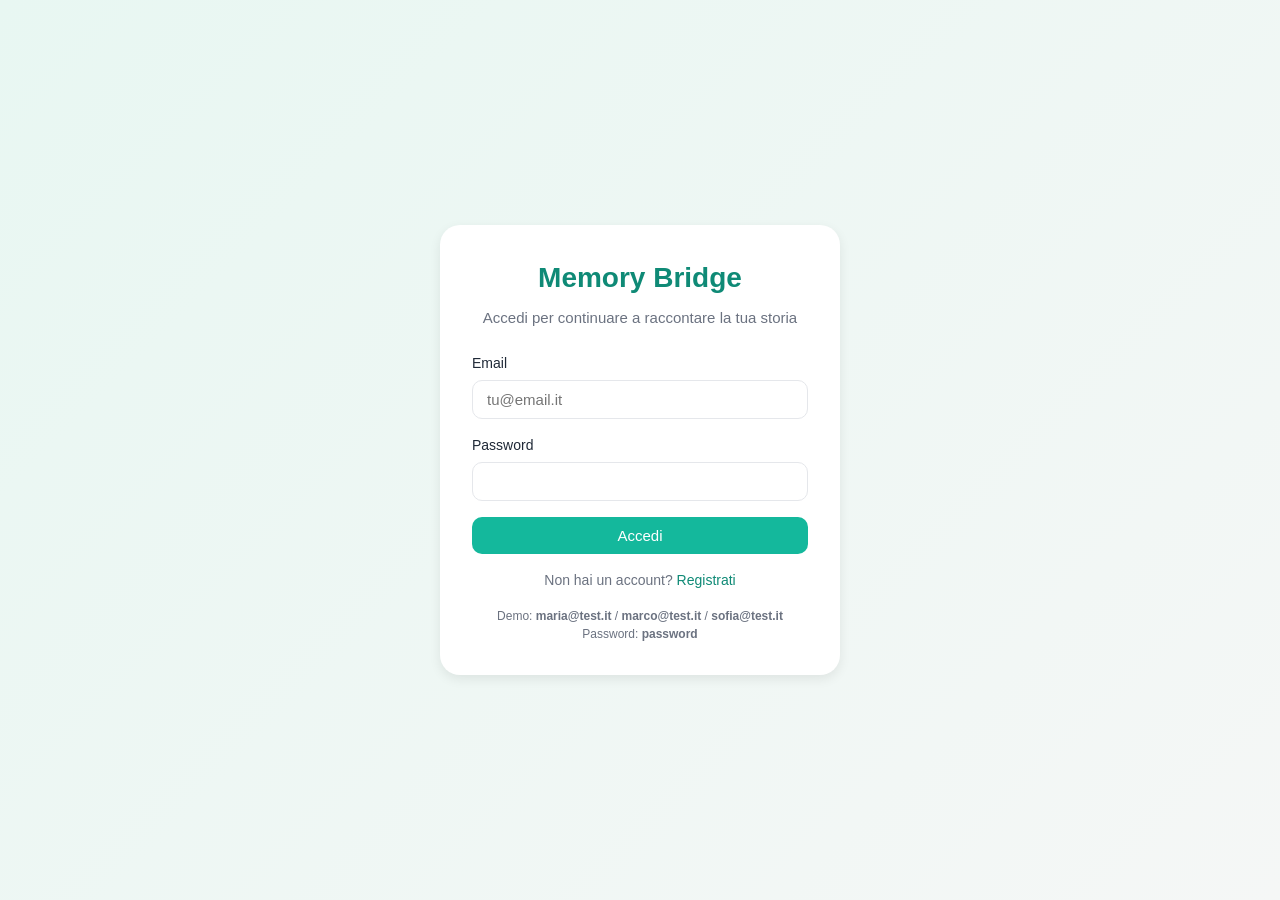
==== src/main/webapp/index.html @ f62d2628 "Implementazione iniziale Memory Bridge" ====
<!DOCTYPE html>
<html lang="it">
<head>
    <meta charset="UTF-8">
    <meta name="viewport" content="width=device-width, initial-scale=1.0">
    <title>Memory Bridge - Accedi</title>
    <link rel="stylesheet" href="css/style.css">
</head>
<body>
<div class="auth-page">
    <div class="auth-card">
        <h1>Memory Bridge</h1>
        <p class="subtitle">Accedi per continuare a raccontare la tua storia</p>

        <form id="login-form">
            <div class="form-group">
                <label for="email">Email</label>
                <input type="email" id="email" required autocomplete="email" placeholder="tu@email.it">
            </div>
            <div class="form-group">
                <label for="password">Password</label>
                <input type="password" id="password" required autocomplete="current-password">
            </div>
            <div id="error" class="error-message hidden"></div>
            <button type="submit" class="btn btn-primary btn-block">Accedi</button>
        </form>

        <div class="auth-footer">
            Non hai un account? <a href="register.html">Registrati</a>
        </div>
        <div class="auth-footer mt-2" style="font-size:12px">
            Demo: <strong>maria@test.it</strong> / <strong>marco@test.it</strong> / <strong>sofia@test.it</strong><br>
            Password: <strong>password</strong>
        </div>
    </div>
</div>

<script src="js/api.js"></script>
<script>
    // Se già loggato, vai in home
    api.get('/api/me').then(() => window.location.href = 'home.html').catch(() => {});

    document.getElementById('login-form').addEventListener('submit', async (e) => {
        e.preventDefault();
        const email = document.getElementById('email').value.trim();
        const password = document.getElementById('password').value;
        const errEl = document.getElementById('error');
        errEl.classList.add('hidden');

        try {
            await api.post('/api/login', { email, password });
            window.location.href = 'home.html';
        } catch (err) {
            errEl.textContent = err.message || 'Errore di login';
            errEl.classList.remove('hidden');
        }
    });
</script>
</body>
</html>
---- src/main/webapp/css/style.css ----
/* ============================================================
   Memory Bridge - Style
   Palette verde acqua ispirata al Figma
   ============================================================ */

:root {
    /* palette */
    --primary: #14B89C;
    --primary-dark: #0F8A76;
    --primary-light: #C7EFE4;
    --primary-lighter: #E8F7F2;
    --accent: #FF9F5A;

    /* neutri */
    --bg: #F5F7F6;
    --card: #FFFFFF;
    --border: #E5E7EB;
    --text: #1F2937;
    --text-muted: #6B7280;
    --text-light: #9CA3AF;
    --danger: #E24B4A;
    --success: #4ADE80;

    /* layout */
    --radius: 12px;
    --radius-lg: 20px;
    --shadow-sm: 0 1px 3px rgba(0,0,0,0.06);
    --shadow-md: 0 4px 12px rgba(0,0,0,0.08);
    --nav-height: 64px;
}

* { box-sizing: border-box; margin: 0; padding: 0; }

body {
    font-family: 'Inter', -apple-system, BlinkMacSystemFont, 'Segoe UI', sans-serif;
    background: var(--bg);
    color: var(--text);
    line-height: 1.5;
    min-height: 100vh;
}

a { color: var(--primary-dark); text-decoration: none; }
a:hover { text-decoration: underline; }

/* ============================================================
   Navbar
   ============================================================ */
.navbar {
    background: var(--card);
    border-bottom: 1px solid var(--border);
    height: var(--nav-height);
    display: flex;
    align-items: center;
    padding: 0 24px;
    position: sticky;
    top: 0;
    z-index: 100;
    box-shadow: var(--shadow-sm);
}

.navbar .logo {
    font-size: 20px;
    font-weight: 700;
    color: var(--primary-dark);
    display: flex;
    align-items: center;
    gap: 8px;
}

.navbar .logo::before {
    content: '';
    display: inline-block;
    width: 28px;
    height: 28px;
    background: var(--primary);
    border-radius: 8px;
    mask: radial-gradient(circle at 50% 60%, transparent 30%, #000 32%);
}

.navbar .nav-links {
    display: flex;
    gap: 4px;
    margin-left: auto;
    align-items: center;
}

.navbar .nav-links a {
    padding: 8px 16px;
    border-radius: 8px;
    color: var(--text);
    font-weight: 500;
    text-decoration: none;
    transition: background 0.15s;
}

.navbar .nav-links a:hover { background: var(--primary-lighter); }
.navbar .nav-links a.active {
    background: var(--primary);
    color: white;
}

.navbar .user-badge {
    padding: 6px 12px;
    background: var(--primary-lighter);
    color: var(--primary-dark);
    border-radius: 20px;
    font-size: 14px;
    font-weight: 500;
    margin-left: 12px;
}

/* ============================================================
   Layout container
   ============================================================ */
.container {
    max-width: 900px;
    margin: 0 auto;
    padding: 32px 24px;
}

.container-narrow {
    max-width: 560px;
    margin: 0 auto;
    padding: 32px 24px;
}

h1 { font-size: 28px; margin-bottom: 16px; }
h2 { font-size: 22px; margin-bottom: 12px; }
h3 { font-size: 18px; margin-bottom: 8px; }

/* ============================================================
   Card
   ============================================================ */
.card {
    background: var(--card);
    border-radius: var(--radius);
    padding: 20px;
    box-shadow: var(--shadow-sm);
    margin-bottom: 16px;
    border: 1px solid var(--border);
}

.card-hover {
    cursor: pointer;
    transition: transform 0.15s, box-shadow 0.15s;
}
.card-hover:hover {
    transform: translateY(-2px);
    box-shadow: var(--shadow-md);
}

/* ============================================================
   Bottoni
   ============================================================ */
.btn {
    display: inline-flex;
    align-items: center;
    justify-content: center;
    gap: 8px;
    padding: 10px 20px;
    border: none;
    border-radius: 10px;
    font-family: inherit;
    font-size: 15px;
    font-weight: 500;
    cursor: pointer;
    transition: background 0.15s, transform 0.05s;
    text-decoration: none;
}
.btn:active { transform: scale(0.98); }

.btn-primary {
    background: var(--primary);
    color: white;
}
.btn-primary:hover { background: var(--primary-dark); }

.btn-secondary {
    background: var(--primary-lighter);
    color: var(--primary-dark);
}
.btn-secondary:hover { background: var(--primary-light); }

.btn-outline {
    background: transparent;
    color: var(--text);
    border: 1px solid var(--border);
}
.btn-outline:hover { background: var(--bg); }

.btn-danger { background: var(--danger); color: white; }
.btn-danger:hover { opacity: 0.9; }

.btn-block { width: 100%; }

/* ============================================================
   Form
   ============================================================ */
.form-group {
    margin-bottom: 16px;
}

.form-group label {
    display: block;
    font-weight: 500;
    margin-bottom: 6px;
    color: var(--text);
    font-size: 14px;
}

.form-group input,
.form-group textarea,
.form-group select {
    width: 100%;
    padding: 10px 14px;
    font-family: inherit;
    font-size: 15px;
    border: 1px solid var(--border);
    border-radius: 10px;
    background: var(--card);
    transition: border-color 0.15s;
}

.form-group input:focus,
.form-group textarea:focus,
.form-group select:focus {
    outline: none;
    border-color: var(--primary);
}

.form-group textarea {
    resize: vertical;
    min-height: 100px;
}

.error-message {
    color: var(--danger);
    font-size: 14px;
    margin-top: 8px;
}

/* ============================================================
   Chat (T1 - Iris)
   ============================================================ */
.chat-container {
    max-width: 640px;
    margin: 0 auto;
    padding: 24px;
    display: flex;
    flex-direction: column;
    height: calc(100vh - var(--nav-height) - 20px);
}

.chat-header {
    display: flex;
    align-items: center;
    gap: 12px;
    margin-bottom: 20px;
}

.iris-avatar {
    width: 56px;
    height: 56px;
    border-radius: 50%;
    background: linear-gradient(135deg, var(--primary), var(--primary-dark));
    display: flex;
    align-items: center;
    justify-content: center;
    color: white;
    font-size: 28px;
    font-weight: 700;
    flex-shrink: 0;
}

.chat-messages {
    flex: 1;
    overflow-y: auto;
    padding: 12px 0;
    display: flex;
    flex-direction: column;
    gap: 10px;
}

.msg {
    max-width: 80%;
    padding: 12px 16px;
    border-radius: 18px;
    line-height: 1.4;
    word-wrap: break-word;
}

.msg-iris {
    background: var(--primary-lighter);
    color: var(--text);
    align-self: flex-start;
    border-bottom-left-radius: 4px;
}

.msg-user {
    background: var(--primary);
    color: white;
    align-self: flex-end;
    border-bottom-right-radius: 4px;
}

.msg.typing {
    background: var(--primary-lighter);
    color: var(--text-muted);
    font-style: italic;
}

.chat-input {
    display: flex;
    gap: 8px;
    padding: 12px 0;
    border-top: 1px solid var(--border);
    align-items: center;
}

.chat-input input {
    flex: 1;
    padding: 12px 16px;
    border: 1px solid var(--border);
    border-radius: 24px;
    font-family: inherit;
    font-size: 15px;
}
.chat-input input:focus { outline: none; border-color: var(--primary); }

/* Miglioramento #2 Assignment 3: bottone microfono con etichetta */
.mic-btn {
    display: flex;
    align-items: center;
    gap: 6px;
    background: var(--primary-lighter);
    color: var(--primary-dark);
    border: none;
    padding: 8px 14px;
    border-radius: 20px;
    cursor: pointer;
    font-size: 13px;
    font-weight: 500;
}
.mic-btn:hover { background: var(--primary-light); }

/* ============================================================
   Feed (T5)
   ============================================================ */
.feed-post {
    background: var(--card);
    border-radius: var(--radius);
    padding: 18px;
    margin-bottom: 16px;
    border: 1px solid var(--border);
    box-shadow: var(--shadow-sm);
    cursor: pointer;
    transition: transform 0.15s, box-shadow 0.15s;  /* miglioramento #10 */
}
.feed-post:hover {
    transform: translateY(-2px);
    box-shadow: var(--shadow-md);
}

.post-header {
    display: flex;
    align-items: center;
    gap: 12px;
    margin-bottom: 12px;
}

.post-avatar {
    width: 40px;
    height: 40px;
    border-radius: 50%;
    background: var(--primary);
    color: white;
    display: flex;
    align-items: center;
    justify-content: center;
    font-weight: 600;
}

.post-author {
    font-weight: 600;
    color: var(--text);
}

.post-meta {
    font-size: 13px;
    color: var(--text-muted);
}

.post-title {
    font-size: 17px;
    font-weight: 600;
    margin-bottom: 6px;
}

.post-content {
    color: var(--text);
    line-height: 1.6;
    margin-bottom: 12px;
}

.post-tag {
    display: inline-block;
    background: var(--primary-lighter);
    color: var(--primary-dark);
    padding: 4px 12px;
    border-radius: 16px;
    font-size: 13px;
    margin-top: 8px;
}

.comment-list {
    border-top: 1px solid var(--border);
    padding-top: 12px;
    margin-top: 12px;
}

.comment {
    padding: 8px 0;
    font-size: 14px;
}

.comment-author {
    font-weight: 600;
    color: var(--primary-dark);
    margin-right: 6px;
}

.comment-form {
    display: flex;
    gap: 8px;
    margin-top: 12px;
}
.comment-form input {
    flex: 1;
    padding: 8px 12px;
    border: 1px solid var(--border);
    border-radius: 20px;
    font-family: inherit;
}

/* ============================================================
   Family Tree (T3)
   ============================================================ */
.tree-container {
    background: var(--card);
    border-radius: var(--radius);
    padding: 24px;
    overflow-x: auto;
    min-height: 500px;
    border: 1px solid var(--border);
}

.tree-node {
    background: var(--primary-lighter);
    border: 2px solid var(--primary);
    border-radius: 12px;
    padding: 12px;
    text-align: center;
    cursor: pointer;
    transition: transform 0.15s, box-shadow 0.15s;
    min-width: 140px;
}
.tree-node:hover {
    transform: translateY(-2px);
    box-shadow: var(--shadow-md);
}
.tree-node.new-highlight {  /* miglioramento #6 Assignment 3 */
    animation: highlightNew 2.5s ease;
}
@keyframes highlightNew {
    0%, 100% { border-color: var(--primary); background: var(--primary-lighter); }
    50% { border-color: var(--accent); background: #FFF3E8; box-shadow: 0 0 20px rgba(255,159,90,0.4); }
}

.tree-node-photo {
    width: 60px;
    height: 60px;
    border-radius: 50%;
    background: var(--primary);
    color: white;
    display: flex;
    align-items: center;
    justify-content: center;
    font-size: 24px;
    margin: 0 auto 8px;
}

.tree-node-name { font-weight: 600; font-size: 14px; }
.tree-node-dates { font-size: 12px; color: var(--text-muted); }

/* ============================================================
   Timeline (T4)
   ============================================================ */
.timeline {
    position: relative;
    padding-left: 40px;
}
.timeline::before {
    content: '';
    position: absolute;
    left: 12px;
    top: 0;
    bottom: 0;
    width: 3px;
    background: var(--primary-light);
    border-radius: 2px;
}

.timeline-item {
    position: relative;
    margin-bottom: 24px;
}
.timeline-item::before {
    content: '';
    position: absolute;
    left: -34px;
    top: 12px;
    width: 15px;
    height: 15px;
    border-radius: 50%;
    background: var(--primary);
    border: 3px solid var(--card);
    box-shadow: 0 0 0 2px var(--primary);
}

.timeline-date {
    font-size: 13px;
    color: var(--primary-dark);
    font-weight: 600;
    margin-bottom: 4px;
}

/* ============================================================
   Modal (per anteprima / conferme)
   ============================================================ */
.modal-backdrop {
    position: fixed;
    inset: 0;
    background: rgba(0,0,0,0.5);
    display: flex;
    align-items: center;
    justify-content: center;
    z-index: 1000;
    padding: 24px;
}

.modal {
    background: var(--card);
    border-radius: var(--radius-lg);
    padding: 24px;
    max-width: 500px;
    width: 100%;
    max-height: 90vh;
    overflow-y: auto;
}

.modal-header {
    display: flex;
    justify-content: space-between;
    align-items: center;
    margin-bottom: 16px;
}

.modal-close {
    background: none;
    border: none;
    font-size: 24px;
    cursor: pointer;
    color: var(--text-muted);
}

.modal-actions {
    display: flex;
    gap: 8px;
    justify-content: flex-end;
    margin-top: 20px;
}

/* ============================================================
   Login / Auth
   ============================================================ */
.auth-page {
    min-height: 100vh;
    display: flex;
    align-items: center;
    justify-content: center;
    background: linear-gradient(135deg, var(--primary-lighter), var(--bg));
    padding: 24px;
}

.auth-card {
    background: var(--card);
    padding: 32px;
    border-radius: var(--radius-lg);
    box-shadow: var(--shadow-md);
    max-width: 400px;
    width: 100%;
}

.auth-card h1 {
    text-align: center;
    color: var(--primary-dark);
    margin-bottom: 8px;
}

.auth-card .subtitle {
    text-align: center;
    color: var(--text-muted);
    margin-bottom: 24px;
    font-size: 15px;
}

.auth-footer {
    text-align: center;
    margin-top: 16px;
    font-size: 14px;
    color: var(--text-muted);
}

/* ============================================================
   Utility
   ============================================================ */
.text-muted { color: var(--text-muted); }
.text-center { text-align: center; }
.mt-1 { margin-top: 8px; }
.mt-2 { margin-top: 16px; }
.mt-3 { margin-top: 24px; }
.mb-1 { margin-bottom: 8px; }
.mb-2 { margin-bottom: 16px; }
.hidden { display: none !important; }
.flex-row { display: flex; gap: 8px; align-items: center; }

/* Toast di successo */
.toast {
    position: fixed;
    bottom: 24px;
    left: 50%;
    transform: translateX(-50%);
    background: var(--primary-dark);
    color: white;
    padding: 12px 20px;
    border-radius: 24px;
    box-shadow: var(--shadow-md);
    z-index: 2000;
    animation: slideUp 0.3s ease;
}
@keyframes slideUp {
    from { transform: translate(-50%, 20px); opacity: 0; }
    to { transform: translate(-50%, 0); opacity: 1; }
}
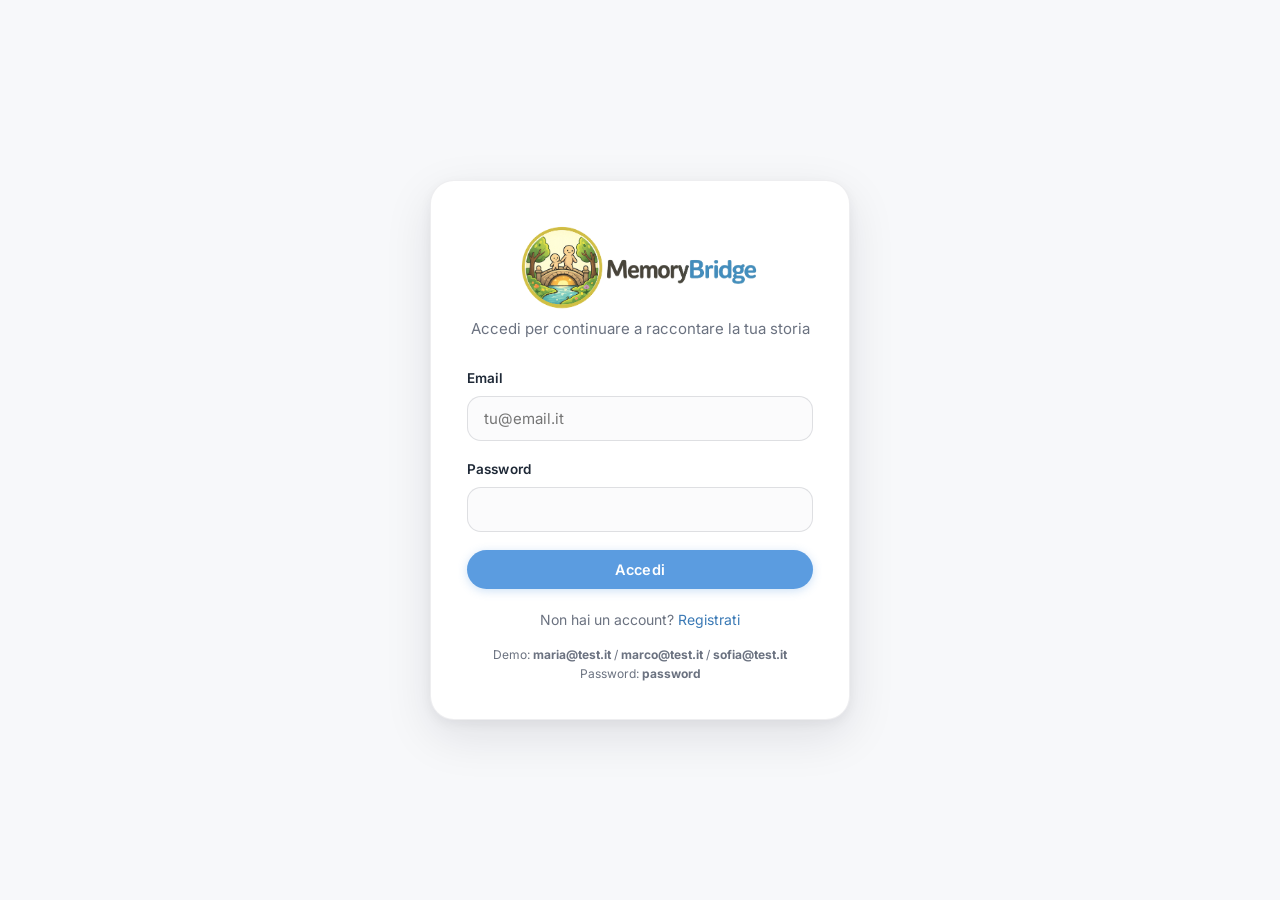
==== commit 88c6df1b: "Risoluzione errori nell'home, gestione db simulato e modifiche css e html" ====
--- a/src/main/webapp/index.html
+++ b/src/main/webapp/index.html
@@ -9,7 +9,9 @@
 <body>
 <div class="auth-page">
     <div class="auth-card">
-        <h1>Memory Bridge</h1>
+
+        <img src="img/site/title.png" alt="Logo del sito" width="250" height="100" style="display: block; margin: 0 auto;">
+
         <p class="subtitle">Accedi per continuare a raccontare la tua storia</p>
 
         <form id="login-form">
@@ -37,8 +39,6 @@
 
 <script src="js/api.js"></script>
 <script>
-    // Se già loggato, vai in home
-    api.get('/api/me').then(() => window.location.href = 'home.html').catch(() => {});
 
     document.getElementById('login-form').addEventListener('submit', async (e) => {
         e.preventDefault();
--- a/src/main/webapp/css/style.css
+++ b/src/main/webapp/css/style.css
@@ -1,112 +1,128 @@
 /* ============================================================
-   Memory Bridge - Style
-   Palette verde acqua ispirata al Figma
-   ============================================================ */
+   Memory Bridge – Style (coerente col logo)
+   Crema calda, azzurro cielo più chiaro, tocchi dorati
+   ============================================================ */
+@import url('https://fonts.googleapis.com/css2?family=Inter:wght@400;500;600;700;800&display=swap');
 
 :root {
-    /* palette */
-    --primary: #14B89C;
-    --primary-dark: #0F8A76;
-    --primary-light: #C7EFE4;
-    --primary-lighter: #E8F7F2;
-    --accent: #FF9F5A;
-
-    /* neutri */
-    --bg: #F5F7F6;
+    /* palette — azzurro cielo del wordmark, più chiaro */
+    --primary: #5B9CE0;
+    --primary-dark: #3A79B5;
+    --primary-hover: #4A8AD1;
+    --primary-light: #BFDCF3;
+    --primary-lighter: #E8F2FB;
+    --primary-ghost: rgba(91, 156, 224, 0.07);
+
+    /* accenti caldi dal logo */
+    --accent: #F0A45C;         /* arancio tramonto sotto il ponte */
+    --accent-light: #FCEBD7;
+    --gold: #D4B94A;           /* cornice dorata */
+    --gold-soft: #EDDFAA;
+
+    /* neutri puliti */
+    --bg: #F7F8FA;             /* pagina neutra */
+    --bg-warm: #FBFBFC;
     --card: #FFFFFF;
-    --border: #E5E7EB;
+    --border: rgba(15, 23, 42, 0.07);
+    --border-strong: rgba(15, 23, 42, 0.12);
     --text: #1F2937;
     --text-muted: #6B7280;
     --text-light: #9CA3AF;
-    --danger: #E24B4A;
-    --success: #4ADE80;
+    --danger: #D9564F;
+    --danger-light: #FBEEED;
+    --success: #4CAE7A;
 
     /* layout */
-    --radius: 12px;
-    --radius-lg: 20px;
-    --shadow-sm: 0 1px 3px rgba(0,0,0,0.06);
-    --shadow-md: 0 4px 12px rgba(0,0,0,0.08);
-    --nav-height: 64px;
-}
-
-* { box-sizing: border-box; margin: 0; padding: 0; }
+    --radius: 16px;
+    --radius-lg: 24px;
+    --radius-pill: 999px;
+    --shadow-xs: 0 1px 2px rgba(15, 23, 42, 0.04);
+    --shadow-sm: 0 2px 8px rgba(15, 23, 42, 0.05), 0 0 0 1px rgba(15, 23, 42, 0.03);
+    --shadow-md: 0 8px 24px rgba(15, 23, 42, 0.07), 0 0 0 1px rgba(15, 23, 42, 0.03);
+    --shadow-lg: 0 16px 48px rgba(15, 23, 42, 0.10), 0 4px 12px rgba(15, 23, 42, 0.05);
+    --shadow-glow: 0 0 0 3px rgba(91, 156, 224, 0.14);
+    --nav-height: 68px;
+    --ease-out: cubic-bezier(0.16, 1, 0.3, 1);
+    --ease-spring: cubic-bezier(0.34, 1.56, 0.64, 1);
+}
+
+*,
+*::before,
+*::after { box-sizing: border-box; margin: 0; padding: 0; }
 
 body {
     font-family: 'Inter', -apple-system, BlinkMacSystemFont, 'Segoe UI', sans-serif;
     background: var(--bg);
     color: var(--text);
-    line-height: 1.5;
+    line-height: 1.55;
     min-height: 100vh;
+    -webkit-font-smoothing: antialiased;
+    -moz-osx-font-smoothing: grayscale;
 }
 
 a { color: var(--primary-dark); text-decoration: none; }
-a:hover { text-decoration: underline; }
-
-/* ============================================================
-   Navbar
+a:hover { text-decoration: underline; text-underline-offset: 2px; }
+
+/* ============================================================
+   Navbar — vetro caldo con filo dorato in basso
    ============================================================ */
 .navbar {
-    background: var(--card);
+    background: rgba(255, 255, 255, 0.85);
+    backdrop-filter: blur(18px) saturate(1.4);
+    -webkit-backdrop-filter: blur(18px) saturate(1.4);
     border-bottom: 1px solid var(--border);
     height: var(--nav-height);
     display: flex;
     align-items: center;
-    padding: 0 24px;
+    padding: 0 28px;
     position: sticky;
     top: 0;
     z-index: 100;
-    box-shadow: var(--shadow-sm);
 }
 
 .navbar .logo {
     font-size: 20px;
-    font-weight: 700;
-    color: var(--primary-dark);
-    display: flex;
-    align-items: center;
-    gap: 8px;
-}
-
-.navbar .logo::before {
-    content: '';
-    display: inline-block;
-    width: 28px;
-    height: 28px;
-    background: var(--primary);
-    border-radius: 8px;
-    mask: radial-gradient(circle at 50% 60%, transparent 30%, #000 32%);
+    font-weight: 800;
+    color: var(--text);
+    display: flex;
+    align-items: center;
+    gap: 9px;
+    letter-spacing: -0.4px;
 }
 
 .navbar .nav-links {
     display: flex;
-    gap: 4px;
+    gap: 2px;
     margin-left: auto;
     align-items: center;
 }
 
 .navbar .nav-links a {
-    padding: 8px 16px;
-    border-radius: 8px;
+    padding: 9px 18px;
+    border-radius: var(--radius-pill);
     color: var(--text);
     font-weight: 500;
+    font-size: 14.5px;
     text-decoration: none;
-    transition: background 0.15s;
-}
-
-.navbar .nav-links a:hover { background: var(--primary-lighter); }
+    transition: background 0.2s var(--ease-out), color 0.2s;
+}
+
+.navbar .nav-links a:hover { background: var(--primary-ghost); color: var(--primary-dark); }
 .navbar .nav-links a.active {
     background: var(--primary);
     color: white;
+    box-shadow: 0 2px 10px rgba(91, 156, 224, 0.35);
 }
 
 .navbar .user-badge {
-    padding: 6px 12px;
+    padding: 7px 16px;
     background: var(--primary-lighter);
     color: var(--primary-dark);
-    border-radius: 20px;
-    font-size: 14px;
-    font-weight: 500;
-    margin-left: 12px;
+    border-radius: var(--radius-pill);
+    font-size: 13.5px;
+    font-weight: 600;
+    margin-left: 14px;
+    letter-spacing: 0.1px;
 }
 
 /* ============================================================
@@ -115,26 +131,26 @@
 .container {
     max-width: 900px;
     margin: 0 auto;
-    padding: 32px 24px;
+    padding: 36px 28px;
 }
 
 .container-narrow {
     max-width: 560px;
     margin: 0 auto;
-    padding: 32px 24px;
-}
-
-h1 { font-size: 28px; margin-bottom: 16px; }
-h2 { font-size: 22px; margin-bottom: 12px; }
-h3 { font-size: 18px; margin-bottom: 8px; }
-
-/* ============================================================
-   Card
+    padding: 36px 28px;
+}
+
+h1 { font-size: 28px; font-weight: 700; letter-spacing: -0.5px; margin-bottom: 16px; color: var(--text); }
+h2 { font-size: 22px; font-weight: 700; letter-spacing: -0.3px; margin-bottom: 12px; color: var(--text); }
+h3 { font-size: 17px; font-weight: 600; margin-bottom: 8px; color: var(--text); }
+
+/* ============================================================
+   Card — bordi morbidi su carta calda
    ============================================================ */
 .card {
     background: var(--card);
     border-radius: var(--radius);
-    padding: 20px;
+    padding: 22px;
     box-shadow: var(--shadow-sm);
     margin-bottom: 16px;
     border: 1px solid var(--border);
@@ -142,54 +158,71 @@
 
 .card-hover {
     cursor: pointer;
-    transition: transform 0.15s, box-shadow 0.15s;
+    transition: transform 0.25s var(--ease-out), box-shadow 0.25s var(--ease-out);
 }
 .card-hover:hover {
-    transform: translateY(-2px);
+    transform: translateY(-3px);
     box-shadow: var(--shadow-md);
 }
 
 /* ============================================================
-   Bottoni
+   Bottoni — pillole morbide
    ============================================================ */
 .btn {
     display: inline-flex;
     align-items: center;
     justify-content: center;
     gap: 8px;
-    padding: 10px 20px;
+    padding: 11px 22px;
     border: none;
-    border-radius: 10px;
+    border-radius: var(--radius-pill);
     font-family: inherit;
-    font-size: 15px;
-    font-weight: 500;
-    cursor: pointer;
-    transition: background 0.15s, transform 0.05s;
+    font-size: 14.5px;
+    font-weight: 600;
+    cursor: pointer;
+    transition: all 0.2s var(--ease-out);
     text-decoration: none;
-}
-.btn:active { transform: scale(0.98); }
+    letter-spacing: 0.1px;
+}
+.btn:active { transform: scale(0.97); }
 
 .btn-primary {
     background: var(--primary);
     color: white;
-}
-.btn-primary:hover { background: var(--primary-dark); }
+    box-shadow: 0 2px 10px rgba(91, 156, 224, 0.30);
+}
+.btn-primary:hover {
+    background: var(--primary-hover);
+    box-shadow: 0 4px 16px rgba(91, 156, 224, 0.35);
+    transform: translateY(-1px);
+}
 
 .btn-secondary {
     background: var(--primary-lighter);
     color: var(--primary-dark);
 }
-.btn-secondary:hover { background: var(--primary-light); }
+.btn-secondary:hover {
+    background: var(--primary-light);
+    transform: translateY(-1px);
+}
 
 .btn-outline {
-    background: transparent;
+    background: var(--card);
     color: var(--text);
-    border: 1px solid var(--border);
-}
-.btn-outline:hover { background: var(--bg); }
-
-.btn-danger { background: var(--danger); color: white; }
-.btn-danger:hover { opacity: 0.9; }
+    border: 1.5px solid var(--border-strong);
+}
+.btn-outline:hover {
+    background: var(--bg-warm);
+    border-color: var(--primary-light);
+    transform: translateY(-1px);
+}
+
+.btn-danger {
+    background: var(--danger);
+    color: white;
+    box-shadow: 0 2px 10px rgba(217, 86, 79, 0.22);
+}
+.btn-danger:hover { transform: translateY(-1px); box-shadow: 0 4px 16px rgba(217, 86, 79, 0.30); }
 
 .btn-block { width: 100%; }
 
@@ -197,28 +230,30 @@
    Form
    ============================================================ */
 .form-group {
-    margin-bottom: 16px;
+    margin-bottom: 18px;
 }
 
 .form-group label {
     display: block;
-    font-weight: 500;
-    margin-bottom: 6px;
+    font-weight: 600;
+    margin-bottom: 7px;
     color: var(--text);
-    font-size: 14px;
+    font-size: 13.5px;
+    letter-spacing: 0.1px;
 }
 
 .form-group input,
 .form-group textarea,
 .form-group select {
     width: 100%;
-    padding: 10px 14px;
+    padding: 12px 16px;
     font-family: inherit;
     font-size: 15px;
-    border: 1px solid var(--border);
-    border-radius: 10px;
-    background: var(--card);
-    transition: border-color 0.15s;
+    border: 1.5px solid var(--border-strong);
+    border-radius: 14px;
+    background: var(--bg-warm);
+    transition: border-color 0.2s, box-shadow 0.2s, background 0.2s;
+    color: var(--text);
 }
 
 .form-group input:focus,
@@ -226,21 +261,25 @@
 .form-group select:focus {
     outline: none;
     border-color: var(--primary);
+    box-shadow: var(--shadow-glow);
+    background: var(--card);
 }
 
 .form-group textarea {
     resize: vertical;
-    min-height: 100px;
+    min-height: 110px;
+    border-radius: var(--radius);
 }
 
 .error-message {
     color: var(--danger);
-    font-size: 14px;
+    font-size: 13px;
     margin-top: 8px;
-}
-
-/* ============================================================
-   Chat (T1 - Iris)
+    font-weight: 500;
+}
+
+/* ============================================================
+   Chat (T1 – Iris)
    ============================================================ */
 .chat-container {
     max-width: 640px;
@@ -254,15 +293,15 @@
 .chat-header {
     display: flex;
     align-items: center;
-    gap: 12px;
-    margin-bottom: 20px;
+    gap: 14px;
+    margin-bottom: 22px;
 }
 
 .iris-avatar {
     width: 56px;
     height: 56px;
     border-radius: 50%;
-    background: linear-gradient(135deg, var(--primary), var(--primary-dark));
+    background: linear-gradient(145deg, var(--primary), #7DB5EA);
     display: flex;
     align-items: center;
     justify-content: center;
@@ -270,6 +309,7 @@
     font-size: 28px;
     font-weight: 700;
     flex-shrink: 0;
+    box-shadow: 0 4px 16px rgba(91, 156, 224, 0.30);
 }
 
 .chat-messages {
@@ -279,28 +319,31 @@
     display: flex;
     flex-direction: column;
     gap: 10px;
+    scroll-behavior: smooth;
 }
 
 .msg {
-    max-width: 80%;
-    padding: 12px 16px;
-    border-radius: 18px;
-    line-height: 1.4;
+    max-width: 78%;
+    padding: 13px 18px;
+    border-radius: 22px;
+    line-height: 1.45;
     word-wrap: break-word;
+    font-size: 15px;
 }
 
 .msg-iris {
     background: var(--primary-lighter);
     color: var(--text);
     align-self: flex-start;
-    border-bottom-left-radius: 4px;
+    border-bottom-left-radius: 6px;
 }
 
 .msg-user {
-    background: var(--primary);
+    background: linear-gradient(135deg, var(--primary), #7DB5EA);
     color: white;
     align-self: flex-end;
-    border-bottom-right-radius: 4px;
+    border-bottom-right-radius: 6px;
+    box-shadow: 0 2px 10px rgba(91, 156, 224, 0.25);
 }
 
 .msg.typing {
@@ -311,23 +354,29 @@
 
 .chat-input {
     display: flex;
-    gap: 8px;
-    padding: 12px 0;
+    gap: 10px;
+    padding: 14px 0;
     border-top: 1px solid var(--border);
     align-items: center;
 }
 
 .chat-input input {
     flex: 1;
-    padding: 12px 16px;
-    border: 1px solid var(--border);
-    border-radius: 24px;
+    padding: 13px 20px;
+    border: 1.5px solid var(--border-strong);
+    border-radius: var(--radius-pill);
     font-family: inherit;
     font-size: 15px;
-}
-.chat-input input:focus { outline: none; border-color: var(--primary); }
-
-/* Miglioramento #2 Assignment 3: bottone microfono con etichetta */
+    background: var(--bg-warm);
+    transition: border-color 0.2s, box-shadow 0.2s, background 0.2s;
+}
+.chat-input input:focus {
+    outline: none;
+    border-color: var(--primary);
+    box-shadow: var(--shadow-glow);
+    background: var(--card);
+}
+
 .mic-btn {
     display: flex;
     align-items: center;
@@ -335,29 +384,30 @@
     background: var(--primary-lighter);
     color: var(--primary-dark);
     border: none;
-    padding: 8px 14px;
-    border-radius: 20px;
+    padding: 10px 16px;
+    border-radius: var(--radius-pill);
     cursor: pointer;
     font-size: 13px;
-    font-weight: 500;
-}
-.mic-btn:hover { background: var(--primary-light); }
+    font-weight: 600;
+    transition: all 0.2s var(--ease-out);
+}
+.mic-btn:hover { background: var(--primary-light); transform: translateY(-1px); }
 
 /* ============================================================
    Feed (T5)
    ============================================================ */
 .feed-post {
     background: var(--card);
-    border-radius: var(--radius);
-    padding: 18px;
-    margin-bottom: 16px;
+    border-radius: var(--radius-lg);
+    padding: 22px;
+    margin-bottom: 18px;
     border: 1px solid var(--border);
     box-shadow: var(--shadow-sm);
     cursor: pointer;
-    transition: transform 0.15s, box-shadow 0.15s;  /* miglioramento #10 */
+    transition: transform 0.25s var(--ease-out), box-shadow 0.25s var(--ease-out);
 }
 .feed-post:hover {
-    transform: translateY(-2px);
+    transform: translateY(-3px);
     box-shadow: var(--shadow-md);
 }
 
@@ -365,24 +415,27 @@
     display: flex;
     align-items: center;
     gap: 12px;
-    margin-bottom: 12px;
+    margin-bottom: 14px;
 }
 
 .post-avatar {
-    width: 40px;
-    height: 40px;
+    width: 42px;
+    height: 42px;
     border-radius: 50%;
-    background: var(--primary);
+    background: linear-gradient(145deg, var(--primary), #7DB5EA);
     color: white;
     display: flex;
     align-items: center;
     justify-content: center;
-    font-weight: 600;
+    font-weight: 700;
+    font-size: 15px;
+    box-shadow: 0 2px 8px rgba(91, 156, 224, 0.20);
 }
 
 .post-author {
-    font-weight: 600;
+    font-weight: 700;
     color: var(--text);
+    font-size: 15px;
 }
 
 .post-meta {
@@ -392,30 +445,34 @@
 
 .post-title {
     font-size: 17px;
-    font-weight: 600;
+    font-weight: 700;
     margin-bottom: 6px;
+    letter-spacing: -0.2px;
 }
 
 .post-content {
     color: var(--text);
-    line-height: 1.6;
-    margin-bottom: 12px;
+    line-height: 1.65;
+    margin-bottom: 14px;
+    font-size: 15px;
 }
 
 .post-tag {
     display: inline-block;
     background: var(--primary-lighter);
     color: var(--primary-dark);
-    padding: 4px 12px;
-    border-radius: 16px;
-    font-size: 13px;
+    padding: 5px 14px;
+    border-radius: var(--radius-pill);
+    font-size: 12.5px;
+    font-weight: 600;
     margin-top: 8px;
+    letter-spacing: 0.2px;
 }
 
 .comment-list {
     border-top: 1px solid var(--border);
-    padding-top: 12px;
-    margin-top: 12px;
+    padding-top: 14px;
+    margin-top: 14px;
 }
 
 .comment {
@@ -424,181 +481,202 @@
 }
 
 .comment-author {
-    font-weight: 600;
+    font-weight: 700;
     color: var(--primary-dark);
     margin-right: 6px;
 }
 
 .comment-form {
     display: flex;
-    gap: 8px;
-    margin-top: 12px;
+    gap: 10px;
+    margin-top: 14px;
 }
 .comment-form input {
     flex: 1;
-    padding: 8px 12px;
-    border: 1px solid var(--border);
-    border-radius: 20px;
+    padding: 10px 16px;
+    border: 1.5px solid var(--border-strong);
+    border-radius: var(--radius-pill);
     font-family: inherit;
-}
+    font-size: 14px;
+    background: var(--bg-warm);
+    transition: border-color 0.2s, box-shadow 0.2s;
+}
+.comment-form input:focus { outline: none; border-color: var(--primary); box-shadow: var(--shadow-glow); }
 
 /* ============================================================
    Family Tree (T3)
    ============================================================ */
 .tree-container {
     background: var(--card);
-    border-radius: var(--radius);
-    padding: 24px;
+    border-radius: var(--radius-lg);
+    padding: 28px;
     overflow-x: auto;
     min-height: 500px;
     border: 1px solid var(--border);
+    box-shadow: var(--shadow-sm);
 }
 
 .tree-node {
-    background: var(--primary-lighter);
-    border: 2px solid var(--primary);
-    border-radius: 12px;
-    padding: 12px;
+    background: var(--bg-warm);
+    border: 2px solid var(--primary-light);
+    border-radius: var(--radius);
+    padding: 14px;
     text-align: center;
     cursor: pointer;
-    transition: transform 0.15s, box-shadow 0.15s;
+    transition: all 0.25s var(--ease-out);
     min-width: 140px;
 }
 .tree-node:hover {
-    transform: translateY(-2px);
+    transform: translateY(-3px);
     box-shadow: var(--shadow-md);
-}
-.tree-node.new-highlight {  /* miglioramento #6 Assignment 3 */
-    animation: highlightNew 2.5s ease;
+    border-color: var(--primary);
+}
+.tree-node.new-highlight {
+    animation: highlightNew 2.5s var(--ease-out);
 }
 @keyframes highlightNew {
-    0%, 100% { border-color: var(--primary); background: var(--primary-lighter); }
-    50% { border-color: var(--accent); background: #FFF3E8; box-shadow: 0 0 20px rgba(255,159,90,0.4); }
+    0%, 100% { border-color: var(--primary-light); background: var(--bg-warm); }
+    50% { border-color: var(--gold); background: var(--gold-soft); box-shadow: 0 0 24px rgba(212, 185, 74, 0.35); }
 }
 
 .tree-node-photo {
     width: 60px;
     height: 60px;
     border-radius: 50%;
-    background: var(--primary);
+    background: linear-gradient(145deg, var(--primary), #7DB5EA);
     color: white;
     display: flex;
     align-items: center;
     justify-content: center;
     font-size: 24px;
-    margin: 0 auto 8px;
-}
-
-.tree-node-name { font-weight: 600; font-size: 14px; }
-.tree-node-dates { font-size: 12px; color: var(--text-muted); }
+    margin: 0 auto 10px;
+    box-shadow: 0 3px 12px rgba(91, 156, 224, 0.25);
+}
+
+.tree-node-name { font-weight: 700; font-size: 14px; }
+.tree-node-dates { font-size: 12px; color: var(--text-muted); margin-top: 2px; }
 
 /* ============================================================
    Timeline (T4)
    ============================================================ */
 .timeline {
     position: relative;
-    padding-left: 40px;
+    padding-left: 44px;
 }
 .timeline::before {
     content: '';
     position: absolute;
-    left: 12px;
+    left: 13px;
     top: 0;
     bottom: 0;
     width: 3px;
-    background: var(--primary-light);
-    border-radius: 2px;
+    background: linear-gradient(180deg, var(--primary-light), var(--primary-lighter));
+    border-radius: var(--radius-pill);
 }
 
 .timeline-item {
     position: relative;
-    margin-bottom: 24px;
+    margin-bottom: 28px;
 }
 .timeline-item::before {
     content: '';
     position: absolute;
-    left: -34px;
+    left: -37px;
     top: 12px;
     width: 15px;
     height: 15px;
     border-radius: 50%;
     background: var(--primary);
     border: 3px solid var(--card);
-    box-shadow: 0 0 0 2px var(--primary);
+    box-shadow: 0 0 0 2.5px var(--primary), 0 2px 8px rgba(91, 156, 224, 0.25);
 }
 
 .timeline-date {
     font-size: 13px;
     color: var(--primary-dark);
-    font-weight: 600;
-    margin-bottom: 4px;
-}
-
-/* ============================================================
-   Modal (per anteprima / conferme)
+    font-weight: 700;
+    margin-bottom: 5px;
+    letter-spacing: 0.1px;
+}
+
+/* ============================================================
+   Modal — vetro con sfocatura calda
    ============================================================ */
 .modal-backdrop {
     position: fixed;
     inset: 0;
-    background: rgba(0,0,0,0.5);
+    background: rgba(46, 42, 37, 0.45);
+    backdrop-filter: blur(6px);
+    -webkit-backdrop-filter: blur(6px);
     display: flex;
     align-items: center;
     justify-content: center;
     z-index: 1000;
-    padding: 24px;
+    padding: 28px;
 }
 
 .modal {
     background: var(--card);
     border-radius: var(--radius-lg);
-    padding: 24px;
+    padding: 28px;
     max-width: 500px;
     width: 100%;
     max-height: 90vh;
     overflow-y: auto;
+    box-shadow: var(--shadow-lg);
 }
 
 .modal-header {
     display: flex;
     justify-content: space-between;
     align-items: center;
-    margin-bottom: 16px;
+    margin-bottom: 18px;
 }
 
 .modal-close {
-    background: none;
+    background: var(--bg);
     border: none;
-    font-size: 24px;
+    font-size: 20px;
     cursor: pointer;
     color: var(--text-muted);
-}
+    width: 36px;
+    height: 36px;
+    border-radius: 50%;
+    display: flex;
+    align-items: center;
+    justify-content: center;
+    transition: background 0.15s, color 0.15s;
+}
+.modal-close:hover { background: var(--border-strong); color: var(--text); }
 
 .modal-actions {
     display: flex;
-    gap: 8px;
+    gap: 10px;
     justify-content: flex-end;
-    margin-top: 20px;
-}
-
-/* ============================================================
-   Login / Auth
+    margin-top: 22px;
+}
+
+/* ============================================================
+   Login / Auth — sfumato caldo con tocco cielo e filo dorato
    ============================================================ */
 .auth-page {
     min-height: 100vh;
     display: flex;
     align-items: center;
     justify-content: center;
-    background: linear-gradient(135deg, var(--primary-lighter), var(--bg));
-    padding: 24px;
+    background: var(--bg);
+    padding: 28px;
 }
 
 .auth-card {
     background: var(--card);
-    padding: 32px;
+    padding: 36px;
     border-radius: var(--radius-lg);
-    box-shadow: var(--shadow-md);
-    max-width: 400px;
+    box-shadow: var(--shadow-lg);
+    max-width: 420px;
     width: 100%;
+    border: 1px solid var(--border);
+    position: relative;
 }
 
 .auth-card h1 {
@@ -610,13 +688,13 @@
 .auth-card .subtitle {
     text-align: center;
     color: var(--text-muted);
-    margin-bottom: 24px;
+    margin-bottom: 28px;
     font-size: 15px;
 }
 
 .auth-footer {
     text-align: center;
-    margin-top: 16px;
+    margin-top: 20px;
     font-size: 14px;
     color: var(--text-muted);
 }
@@ -634,21 +712,364 @@
 .hidden { display: none !important; }
 .flex-row { display: flex; gap: 8px; align-items: center; }
 
-/* Toast di successo */
+/* Toast */
 .toast {
     position: fixed;
-    bottom: 24px;
+    bottom: 28px;
     left: 50%;
     transform: translateX(-50%);
-    background: var(--primary-dark);
+    background: var(--text);
+    color: var(--card);
+    padding: 13px 24px;
+    border-radius: var(--radius-pill);
+    box-shadow: var(--shadow-lg);
+    z-index: 2000;
+    font-weight: 600;
+    font-size: 14px;
+    animation: toastIn 0.35s var(--ease-spring);
+}
+@keyframes toastIn {
+    from { transform: translate(-50%, 12px); opacity: 0; }
+    to   { transform: translate(-50%, 0); opacity: 1; }
+}
+
+/* Recording dot */
+.recording-dot {
+    display: inline-block;
+    width: 10px;
+    height: 10px;
+    background: white;
+    border-radius: 50%;
+    margin-right: 6px;
+    animation: pulseDot 1.1s ease-in-out infinite;
+}
+@keyframes pulseDot {
+    0%, 100% { opacity: 1; transform: scale(1); }
+    50% { opacity: 0.35; transform: scale(0.8); }
+}
+
+/* Quick-reply theme buttons (Iris T1) */
+.theme-buttons {
+    display: flex;
+    flex-wrap: wrap;
+    gap: 8px;
+    align-self: flex-start;
+    max-width: 90%;
+    margin: 6px 0 10px;
+}
+
+.theme-btn {
+    padding: 9px 16px;
+    border-radius: var(--radius-pill);
+    font-size: 14px;
+    font-weight: 500;
+    border: 1.5px solid var(--primary-light);
+    background: var(--card);
+    color: var(--primary-dark);
+    cursor: pointer;
+    transition: all 0.2s var(--ease-out);
+}
+.theme-btn:hover {
+    background: var(--primary);
     color: white;
-    padding: 12px 20px;
-    border-radius: 24px;
+    border-color: var(--primary);
+    transform: translateY(-2px);
+    box-shadow: 0 4px 12px rgba(91, 156, 224, 0.25);
+}
+
+/* ============================================================
+   Bottoni GRANDI accessibili
+   ============================================================ */
+.big-btn {
+    display: flex;
+    align-items: center;
+    justify-content: center;
+    gap: 12px;
+    padding: 20px 30px;
+    font-size: 18px;
+    font-weight: 700;
+    border-radius: 18px;
+    border: none;
+    cursor: pointer;
+    transition: all 0.2s var(--ease-out);
+    min-height: 64px;
+    letter-spacing: -0.1px;
+}
+.big-btn:hover { transform: translateY(-2px); box-shadow: var(--shadow-md); }
+.big-btn:active { transform: scale(0.97); }
+.big-btn.primary {
+    background: var(--primary);
+    color: white;
+    box-shadow: 0 4px 16px rgba(91, 156, 224, 0.30);
+}
+.big-btn.primary:hover { background: var(--primary-hover); box-shadow: 0 6px 24px rgba(91, 156, 224, 0.35); }
+.big-btn.secondary { background: var(--primary-lighter); color: var(--primary-dark); }
+.big-btn.outline { background: var(--card); color: var(--text); border: 2px solid var(--border-strong); }
+.big-btn.outline:hover { border-color: var(--primary-light); }
+.big-btn.danger { background: var(--danger); color: white; box-shadow: 0 4px 16px rgba(217, 86, 79, 0.22); }
+.big-btn.full { width: 100%; }
+
+/* ============================================================
+   Post overlay — split view con sfocatura calda
+   ============================================================ */
+.post-overlay {
+    position: fixed;
+    inset: 0;
+    background: rgba(46, 42, 37, 0.55);
+    backdrop-filter: blur(8px);
+    -webkit-backdrop-filter: blur(8px);
+    z-index: 1500;
+    display: flex;
+    align-items: center;
+    justify-content: center;
+    padding: 32px;
+    opacity: 0;
+    pointer-events: none;
+    transition: opacity 0.3s ease;
+}
+.post-overlay.open { opacity: 1; pointer-events: auto; }
+
+.post-overlay-inner {
+    background: var(--card);
+    border-radius: var(--radius-lg);
+    width: 100%;
+    max-width: 1100px;
+    height: min(85vh, 720px);
+    display: flex;
+    overflow: hidden;
+    position: relative;
+    transform: scale(0.92) translateY(20px);
+    transition: transform 0.35s var(--ease-out);
+    box-shadow: 0 32px 80px rgba(46, 42, 37, 0.28), 0 0 0 1px rgba(74, 60, 30, 0.05);
+}
+.post-overlay.open .post-overlay-inner { transform: scale(1) translateY(0); }
+
+.overlay-content {
+    flex: 1.3;
+    padding: 32px;
+    overflow-y: auto;
+    border-right: 1px solid var(--border);
+    background: var(--bg-warm);
+}
+.overlay-content img,
+.overlay-content video { max-width: 100%; border-radius: var(--radius); }
+.overlay-content audio { width: 100%; }
+
+.overlay-comments {
+    flex: 1;
+    display: flex;
+    flex-direction: column;
+    min-width: 320px;
+}
+.overlay-comments-header {
+    padding: 20px 26px;
+    border-bottom: 1px solid var(--border);
+    font-weight: 700;
+    font-size: 18px;
+}
+.overlay-comments-list {
+    flex: 1;
+    overflow-y: auto;
+    padding: 18px 26px;
+    display: flex;
+    flex-direction: column;
+    gap: 14px;
+}
+.overlay-comment {
+    background: var(--primary-lighter);
+    border-radius: 14px;
+    padding: 13px 16px;
+}
+.overlay-comment .comment-author { display: block; margin-bottom: 3px; }
+.overlay-comments-form {
+    display: flex;
+    gap: 10px;
+    padding: 18px 26px;
+    border-top: 1px solid var(--border);
+}
+.overlay-comments-form input {
+    flex: 1;
+    padding: 14px 18px;
+    font-size: 15px;
+    border: 1.5px solid var(--border-strong);
+    border-radius: 14px;
+    background: var(--bg-warm);
+    transition: border-color 0.2s, box-shadow 0.2s;
+}
+.overlay-comments-form input:focus { outline: none; border-color: var(--primary); box-shadow: var(--shadow-glow); }
+
+.overlay-close {
+    position: absolute;
+    top: 18px;
+    right: 22px;
+    width: 44px;
+    height: 44px;
+    border-radius: 50%;
+    background: var(--card);
+    border: 1px solid var(--border);
+    font-size: 20px;
+    cursor: pointer;
+    box-shadow: var(--shadow-sm);
+    z-index: 10;
+    display: flex;
+    align-items: center;
+    justify-content: center;
+    transition: all 0.15s;
+}
+.overlay-close:hover { background: var(--bg); box-shadow: var(--shadow-md); }
+
+@media (max-width: 800px) {
+    .post-overlay { padding: 12px; }
+    .post-overlay-inner { flex-direction: column; height: 92vh; }
+    .overlay-content { border-right: none; border-bottom: 1px solid var(--border); }
+}
+
+/* ============================================================
+   Crea contenuto — scelta tipo
+   ============================================================ */
+.type-choice-grid {
+    display: grid;
+    grid-template-columns: repeat(3, 1fr);
+    gap: 20px;
+    margin: 28px 0;
+}
+.type-card {
+    background: var(--card);
+    border: 2.5px solid var(--border-strong);
+    border-radius: var(--radius-lg);
+    padding: 40px 22px;
+    text-align: center;
+    cursor: pointer;
+    transition: all 0.25s var(--ease-out);
+}
+.type-card:hover, .type-card.selected {
+    border-color: var(--primary);
+    background: var(--primary-lighter);
+    transform: translateY(-4px);
     box-shadow: var(--shadow-md);
-    z-index: 2000;
-    animation: slideUp 0.3s ease;
-}
-@keyframes slideUp {
-    from { transform: translate(-50%, 20px); opacity: 0; }
-    to { transform: translate(-50%, 0); opacity: 1; }
-}
+}
+.type-card .type-icon {
+    width: 72px;
+    height: 72px;
+    margin: 0 auto 16px;
+    border-radius: 50%;
+    background: linear-gradient(145deg, var(--primary), #7DB5EA);
+    color: white;
+    display: flex;
+    align-items: center;
+    justify-content: center;
+    box-shadow: 0 4px 16px rgba(91, 156, 224, 0.25);
+}
+.type-card .type-label { font-size: 19px; font-weight: 700; letter-spacing: -0.2px; }
+@media (max-width: 640px) { .type-choice-grid { grid-template-columns: 1fr; } }
+
+.capture-bar {
+    display: flex;
+    gap: 12px;
+    flex-wrap: wrap;
+    background: var(--card);
+    border: 1px solid var(--border);
+    border-radius: var(--radius);
+    padding: 20px;
+    margin: 20px 0;
+    align-items: center;
+    box-shadow: var(--shadow-xs);
+}
+
+.iris-banner {
+    display: flex;
+    gap: 16px;
+    background: linear-gradient(135deg, var(--primary-lighter), var(--accent-light));
+    border: 1px solid var(--primary-light);
+    border-radius: var(--radius);
+    padding: 20px;
+    margin: 18px 0;
+    align-items: flex-start;
+}
+.iris-banner .iris-avatar-sm {
+    width: 44px;
+    height: 44px;
+    flex-shrink: 0;
+    border-radius: 50%;
+    background: linear-gradient(145deg, var(--primary), #7DB5EA);
+    color: white;
+    display: flex;
+    align-items: center;
+    justify-content: center;
+    font-size: 22px;
+    box-shadow: 0 3px 10px rgba(91, 156, 224, 0.25);
+}
+.iris-banner h3 { margin: 0 0 5px; font-size: 16px; color: var(--primary-dark); }
+.iris-banner ul { margin: 6px 0 0 18px; font-size: 15px; line-height: 1.75; }
+
+.media-preview-large img,
+.media-preview-large video { max-width: 100%; max-height: 320px; border-radius: var(--radius); }
+.media-preview-large audio { width: 100%; }
+
+/* Relation picker */
+.relation-grid {
+    display: grid;
+    grid-template-columns: repeat(auto-fill, minmax(120px, 1fr));
+    gap: 10px;
+    margin: 14px 0;
+}
+.relation-btn {
+    padding: 18px 12px;
+    border: 2px solid var(--border-strong);
+    border-radius: 14px;
+    background: var(--card);
+    font-size: 15px;
+    font-weight: 600;
+    cursor: pointer;
+    transition: all 0.2s var(--ease-out);
+    text-align: center;
+}
+.relation-btn:hover, .relation-btn.selected {
+    border-color: var(--primary);
+    background: var(--primary-lighter);
+    color: var(--primary-dark);
+    transform: translateY(-2px);
+    box-shadow: var(--shadow-sm);
+}
+
+/* Profile columns */
+.profile-columns {
+    display: grid;
+    grid-template-columns: 1fr 1.4fr;
+    gap: 18px;
+    margin: 18px 0;
+}
+@media (max-width: 720px) { .profile-columns { grid-template-columns: 1fr; } }
+
+.relative-chip {
+    display: flex;
+    align-items: center;
+    gap: 10px;
+    padding: 9px 12px;
+    border-radius: 12px;
+    transition: background 0.15s;
+    cursor: pointer;
+}
+.relative-chip:hover { background: var(--primary-lighter); }
+.relative-chip .chip-avatar {
+    width: 38px; height: 38px; border-radius: 50%;
+    background: linear-gradient(145deg, var(--primary), #7DB5EA); color: white;
+    display: flex; align-items: center; justify-content: center;
+    font-size: 14px; font-weight: 700; overflow: hidden; flex-shrink: 0;
+    box-shadow: 0 2px 6px rgba(91, 156, 224, 0.20);
+}
+.relative-chip .chip-avatar img { width: 100%; height: 100%; object-fit: cover; }
+.relative-chip .chip-role { font-size: 12px; color: var(--text-muted); }
+
+/* ============================================================
+   Scrollbar sottile ed elegante
+   ============================================================ */
+::-webkit-scrollbar { width: 6px; height: 6px; }
+::-webkit-scrollbar-track { background: transparent; }
+::-webkit-scrollbar-thumb { background: var(--border-strong); border-radius: var(--radius-pill); }
+::-webkit-scrollbar-thumb:hover { background: var(--text-light); }
+
+/* ============================================================
+   Selection color
+   ============================================================ */
+::selection { background: var(--primary-light); color: var(--primary-dark); }
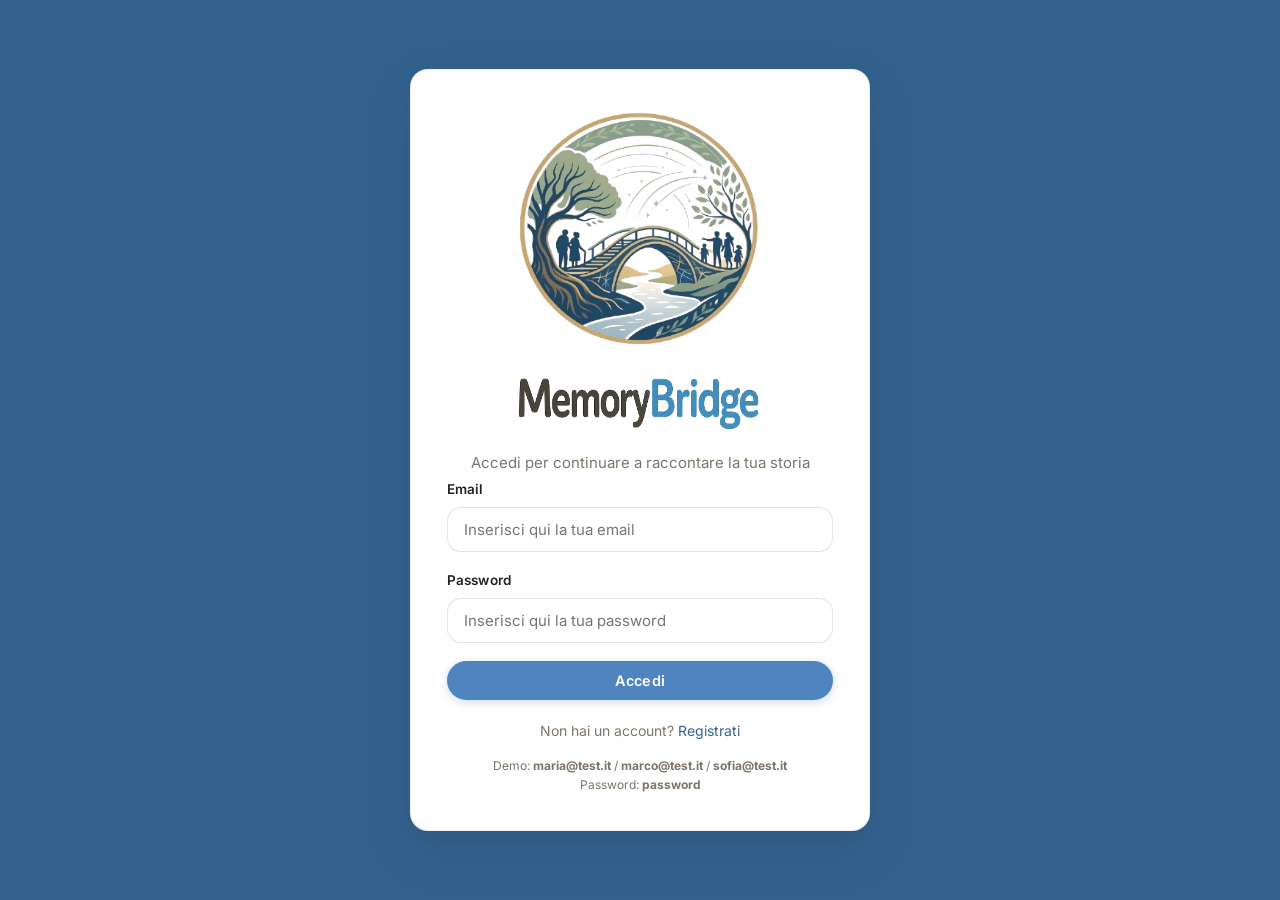
==== commit 7413976d: "Aggiornamento logo" ====
--- a/src/main/webapp/index.html
+++ b/src/main/webapp/index.html
@@ -10,18 +10,19 @@
 <div class="auth-page">
     <div class="auth-card">
 
-        <img src="img/site/title.png" alt="Logo del sito" width="250" height="100" style="display: block; margin: 0 auto;">
+        <img src="img/site/logo.png" alt="Logo del sito" width="250" height="250" style="display: block; margin: 0 auto;">
+        <img src="img/site/title.png" alt="Nome del sito" width="250" height="90" style="display: block; margin: 0 auto;">
 
         <p class="subtitle">Accedi per continuare a raccontare la tua storia</p>
 
         <form id="login-form">
             <div class="form-group">
                 <label for="email">Email</label>
-                <input type="email" id="email" required autocomplete="email" placeholder="tu@email.it">
+                <input type="email" id="email" required autocomplete="email" placeholder="Inserisci qui la tua email">
             </div>
             <div class="form-group">
                 <label for="password">Password</label>
-                <input type="password" id="password" required autocomplete="current-password">
+                <input type="password" id="password" required autocomplete="current-password" placeholder="Inserisci qui la tua password">
             </div>
             <div id="error" class="error-message hidden"></div>
             <button type="submit" class="btn btn-primary btn-block">Accedi</button>
--- a/src/main/webapp/css/style.css
+++ b/src/main/webapp/css/style.css
@@ -1,49 +1,51 @@
-/* ============================================================
-   Memory Bridge – Style (coerente col logo)
-   Crema calda, azzurro cielo più chiaro, tocchi dorati
-   ============================================================ */
-@import url('https://fonts.googleapis.com/css2?family=Inter:wght@400;500;600;700;800&display=swap');
+@import url('https://fonts.googleapis.com/css2?family=Fredoka:wght@500;600;700&family=Inter:wght@400;500;600;700;800&display=swap');
 
 :root {
-    /* palette — azzurro cielo del wordmark, più chiaro */
-    --primary: #5B9CE0;
-    --primary-dark: #3A79B5;
-    --primary-hover: #4A8AD1;
-    --primary-light: #BFDCF3;
-    --primary-lighter: #E8F2FB;
-    --primary-ghost: rgba(91, 156, 224, 0.07);
-
-    /* accenti caldi dal logo */
-    --accent: #F0A45C;         /* arancio tramonto sotto il ponte */
-    --accent-light: #FCEBD7;
-    --gold: #D4B94A;           /* cornice dorata */
-    --gold-soft: #EDDFAA;
-
-    /* neutri puliti */
-    --bg: #F7F8FA;             /* pagina neutra */
-    --bg-warm: #FBFBFC;
+    /* palette — azzurro cielo del wordmark "Bridge", leggermente più profondo per eleganza */
+    --primary: #4E85BF;
+    --primary-dark: #33628F;
+    --primary-hover: #3F73A9;
+    --primary-light: #C7DDEF;
+    --primary-lighter: #EFF4F9;
+    --primary-ghost: rgba(78, 133, 191, 0.06);
+
+    /* accenti smorzati, quasi antichi — tramonto e cornice dorata del logo */
+    --accent: #D99364;         /* terracotta, non più arancio acceso */
+    --accent-light: #F6E9DD;
+    --gold: #B99652;           /* oro anticato, meno giallo */
+    --gold-soft: #EDE2C9;
+
+    /* nocciola del gufetto — tocco discreto */
+    --owl-brown: #7A5A3E;
+    --owl-brown-dark: #5C4430;
+    --owl-cream: #F2EBDD;
+
+    /* neutri — quasi bianco, non più beige */
+    --bg: #FBFAF8;
+    --bg-warm: #FFFFFF;
     --card: #FFFFFF;
-    --border: rgba(15, 23, 42, 0.07);
-    --border-strong: rgba(15, 23, 42, 0.12);
-    --text: #1F2937;
-    --text-muted: #6B7280;
-    --text-light: #9CA3AF;
-    --danger: #D9564F;
+    --border: rgba(38, 34, 30, 0.07);
+    --border-strong: rgba(38, 34, 30, 0.12);
+    --text: #262220;           /* carbone profondo, elegante */
+    --text-muted: #7D746A;
+    --text-light: #ACA398;
+    --danger: #C25650;
     --danger-light: #FBEEED;
-    --success: #4CAE7A;
-
-    /* layout */
-    --radius: 16px;
-    --radius-lg: 24px;
+    --success: #4A9A72;
+
+    /* layout — angoli più contenuti, più rigore */
+    --radius: 12px;
+    --radius-lg: 18px;
     --radius-pill: 999px;
-    --shadow-xs: 0 1px 2px rgba(15, 23, 42, 0.04);
-    --shadow-sm: 0 2px 8px rgba(15, 23, 42, 0.05), 0 0 0 1px rgba(15, 23, 42, 0.03);
-    --shadow-md: 0 8px 24px rgba(15, 23, 42, 0.07), 0 0 0 1px rgba(15, 23, 42, 0.03);
-    --shadow-lg: 0 16px 48px rgba(15, 23, 42, 0.10), 0 4px 12px rgba(15, 23, 42, 0.05);
-    --shadow-glow: 0 0 0 3px rgba(91, 156, 224, 0.14);
-    --nav-height: 68px;
+    --shadow-xs: 0 1px 2px rgba(38, 34, 30, 0.04);
+    --shadow-sm: 0 2px 10px rgba(38, 34, 30, 0.05), 0 0 0 1px rgba(38, 34, 30, 0.03);
+    --shadow-md: 0 10px 28px rgba(38, 34, 30, 0.07), 0 0 0 1px rgba(38, 34, 30, 0.03);
+    --shadow-lg: 0 20px 56px rgba(38, 34, 30, 0.10), 0 4px 14px rgba(38, 34, 30, 0.04);
+    --shadow-glow: 0 0 0 3px rgba(78, 133, 191, 0.13);
+    --nav-height: 100px;
     --ease-out: cubic-bezier(0.16, 1, 0.3, 1);
     --ease-spring: cubic-bezier(0.34, 1.56, 0.64, 1);
+    --font-display: 'Fredoka', 'Inter', sans-serif;
 }
 
 *,
@@ -64,10 +66,10 @@
 a:hover { text-decoration: underline; text-underline-offset: 2px; }
 
 /* ============================================================
-   Navbar — vetro caldo con filo dorato in basso
+   Navbar
    ============================================================ */
 .navbar {
-    background: rgba(255, 255, 255, 0.85);
+    background: rgba(255, 253, 248, 0.85);
     backdrop-filter: blur(18px) saturate(1.4);
     -webkit-backdrop-filter: blur(18px) saturate(1.4);
     border-bottom: 1px solid var(--border);
@@ -81,13 +83,14 @@
 }
 
 .navbar .logo {
+    font-family: var(--font-display);
     font-size: 20px;
-    font-weight: 800;
+    font-weight: 600;
     color: var(--text);
     display: flex;
     align-items: center;
     gap: 9px;
-    letter-spacing: -0.4px;
+    letter-spacing: -0.2px;
 }
 
 .navbar .nav-links {
@@ -111,7 +114,7 @@
 .navbar .nav-links a.active {
     background: var(--primary);
     color: white;
-    box-shadow: 0 2px 10px rgba(91, 156, 224, 0.35);
+    box-shadow: 0 2px 10px rgba(78, 133, 191, 0.35);
 }
 
 .navbar .user-badge {
@@ -129,9 +132,9 @@
    Layout container
    ============================================================ */
 .container {
-    max-width: 900px;
+    max-width: 1180px;
     margin: 0 auto;
-    padding: 36px 28px;
+    padding: 36px 32px;
 }
 
 .container-narrow {
@@ -140,9 +143,9 @@
     padding: 36px 28px;
 }
 
-h1 { font-size: 28px; font-weight: 700; letter-spacing: -0.5px; margin-bottom: 16px; color: var(--text); }
-h2 { font-size: 22px; font-weight: 700; letter-spacing: -0.3px; margin-bottom: 12px; color: var(--text); }
-h3 { font-size: 17px; font-weight: 600; margin-bottom: 8px; color: var(--text); }
+h1 { font-family: var(--font-display); font-size: 28px; font-weight: 600; letter-spacing: -0.2px; margin-bottom: 16px; color: var(--text); }
+h2 { font-family: var(--font-display); font-size: 22px; font-weight: 600; letter-spacing: -0.1px; margin-bottom: 12px; color: var(--text); }
+h3 { font-family: var(--font-display); font-size: 17px; font-weight: 600; margin-bottom: 8px; color: var(--text); }
 
 /* ============================================================
    Card — bordi morbidi su carta calda
@@ -189,11 +192,11 @@
 .btn-primary {
     background: var(--primary);
     color: white;
-    box-shadow: 0 2px 10px rgba(91, 156, 224, 0.30);
+    box-shadow: 0 2px 10px rgba(78, 133, 191, 0.30);
 }
 .btn-primary:hover {
     background: var(--primary-hover);
-    box-shadow: 0 4px 16px rgba(91, 156, 224, 0.35);
+    box-shadow: 0 4px 16px rgba(78, 133, 191, 0.35);
     transform: translateY(-1px);
 }
 
@@ -220,9 +223,9 @@
 .btn-danger {
     background: var(--danger);
     color: white;
-    box-shadow: 0 2px 10px rgba(217, 86, 79, 0.22);
-}
-.btn-danger:hover { transform: translateY(-1px); box-shadow: 0 4px 16px rgba(217, 86, 79, 0.30); }
+    box-shadow: 0 2px 10px rgba(194, 86, 80, 0.22);
+}
+.btn-danger:hover { transform: translateY(-1px); box-shadow: 0 4px 16px rgba(194, 86, 80, 0.30); }
 
 .btn-block { width: 100%; }
 
@@ -282,9 +285,9 @@
    Chat (T1 – Iris)
    ============================================================ */
 .chat-container {
-    max-width: 640px;
+    max-width: 900px;
     margin: 0 auto;
-    padding: 24px;
+    padding: 24px 32px;
     display: flex;
     flex-direction: column;
     height: calc(100vh - var(--nav-height) - 20px);
@@ -301,7 +304,7 @@
     width: 56px;
     height: 56px;
     border-radius: 50%;
-    background: linear-gradient(145deg, var(--primary), #7DB5EA);
+    background: linear-gradient(145deg, var(--owl-brown), var(--accent));
     display: flex;
     align-items: center;
     justify-content: center;
@@ -309,7 +312,7 @@
     font-size: 28px;
     font-weight: 700;
     flex-shrink: 0;
-    box-shadow: 0 4px 16px rgba(91, 156, 224, 0.30);
+    box-shadow: 0 4px 16px rgba(122, 90, 62, 0.30);
 }
 
 .chat-messages {
@@ -339,11 +342,11 @@
 }
 
 .msg-user {
-    background: linear-gradient(135deg, var(--primary), #7DB5EA);
+    background: linear-gradient(135deg, var(--primary), #6FA0CE);
     color: white;
     align-self: flex-end;
     border-bottom-right-radius: 6px;
-    box-shadow: 0 2px 10px rgba(91, 156, 224, 0.25);
+    box-shadow: 0 2px 10px rgba(78, 133, 191, 0.25);
 }
 
 .msg.typing {
@@ -422,14 +425,14 @@
     width: 42px;
     height: 42px;
     border-radius: 50%;
-    background: linear-gradient(145deg, var(--primary), #7DB5EA);
+    background: linear-gradient(145deg, var(--primary), #6FA0CE);
     color: white;
     display: flex;
     align-items: center;
     justify-content: center;
     font-weight: 700;
     font-size: 15px;
-    box-shadow: 0 2px 8px rgba(91, 156, 224, 0.20);
+    box-shadow: 0 2px 8px rgba(78, 133, 191, 0.20);
 }
 
 .post-author {
@@ -459,8 +462,8 @@
 
 .post-tag {
     display: inline-block;
-    background: var(--primary-lighter);
-    color: var(--primary-dark);
+    background: var(--accent-light);
+    color: var(--owl-brown-dark);
     padding: 5px 14px;
     border-radius: var(--radius-pill);
     font-size: 12.5px;
@@ -474,6 +477,46 @@
     padding-top: 14px;
     margin-top: 14px;
 }
+
+/* ============================================================
+   Like
+   ============================================================ */
+.post-actions {
+    display: flex;
+    align-items: center;
+    gap: 12px;
+    margin-top: 10px;
+}
+
+.like-btn {
+    display: inline-flex;
+    align-items: center;
+    gap: 6px;
+    padding: 7px 14px;
+    border-radius: var(--radius-pill);
+    border: 1.5px solid var(--border-strong);
+    background: var(--card);
+    color: var(--text-muted);
+    font-family: inherit;
+    font-weight: 600;
+    font-size: 13.5px;
+    cursor: pointer;
+    transition: all 0.2s var(--ease-out);
+}
+.like-btn svg { flex-shrink: 0; transition: transform 0.2s var(--ease-spring); }
+.like-btn:hover {
+    border-color: var(--danger);
+    color: var(--danger);
+    transform: translateY(-1px);
+}
+.like-btn.liked {
+    background: var(--danger-light);
+    border-color: var(--danger);
+    color: var(--danger);
+}
+.like-btn.liked svg { transform: scale(1.1); }
+.like-btn:active svg { transform: scale(0.85); }
+.like-btn:disabled { opacity: 0.6; cursor: default; }
 
 .comment {
     padding: 8px 0;
@@ -536,21 +579,21 @@
 }
 @keyframes highlightNew {
     0%, 100% { border-color: var(--primary-light); background: var(--bg-warm); }
-    50% { border-color: var(--gold); background: var(--gold-soft); box-shadow: 0 0 24px rgba(212, 185, 74, 0.35); }
+    50% { border-color: var(--gold); background: var(--gold-soft); box-shadow: 0 0 24px rgba(185, 150, 82, 0.35); }
 }
 
 .tree-node-photo {
     width: 60px;
     height: 60px;
     border-radius: 50%;
-    background: linear-gradient(145deg, var(--primary), #7DB5EA);
+    background: linear-gradient(145deg, var(--primary), #6FA0CE);
     color: white;
     display: flex;
     align-items: center;
     justify-content: center;
     font-size: 24px;
     margin: 0 auto 10px;
-    box-shadow: 0 3px 12px rgba(91, 156, 224, 0.25);
+    box-shadow: 0 3px 12px rgba(78, 133, 191, 0.25);
 }
 
 .tree-node-name { font-weight: 700; font-size: 14px; }
@@ -588,7 +631,7 @@
     border-radius: 50%;
     background: var(--primary);
     border: 3px solid var(--card);
-    box-shadow: 0 0 0 2.5px var(--primary), 0 2px 8px rgba(91, 156, 224, 0.25);
+    box-shadow: 0 0 0 2.5px var(--primary), 0 2px 8px rgba(78, 133, 191, 0.25);
 }
 
 .timeline-date {
@@ -605,7 +648,7 @@
 .modal-backdrop {
     position: fixed;
     inset: 0;
-    background: rgba(46, 42, 37, 0.45);
+    background: rgba(61, 46, 26, 0.45);
     backdrop-filter: blur(6px);
     -webkit-backdrop-filter: blur(6px);
     display: flex;
@@ -664,7 +707,7 @@
     display: flex;
     align-items: center;
     justify-content: center;
-    background: var(--bg);
+    background: #33628F;
     padding: 28px;
 }
 
@@ -673,7 +716,7 @@
     padding: 36px;
     border-radius: var(--radius-lg);
     box-shadow: var(--shadow-lg);
-    max-width: 420px;
+    max-width: 460px;
     width: 100%;
     border: 1px solid var(--border);
     position: relative;
@@ -688,7 +731,8 @@
 .auth-card .subtitle {
     text-align: center;
     color: var(--text-muted);
-    margin-bottom: 28px;
+    margin-bottom: 5px;
+    margin-top: 5px;
     font-size: 15px;
 }
 
@@ -774,7 +818,7 @@
     color: white;
     border-color: var(--primary);
     transform: translateY(-2px);
-    box-shadow: 0 4px 12px rgba(91, 156, 224, 0.25);
+    box-shadow: 0 4px 12px rgba(78, 133, 191, 0.25);
 }
 
 /* ============================================================
@@ -800,13 +844,13 @@
 .big-btn.primary {
     background: var(--primary);
     color: white;
-    box-shadow: 0 4px 16px rgba(91, 156, 224, 0.30);
-}
-.big-btn.primary:hover { background: var(--primary-hover); box-shadow: 0 6px 24px rgba(91, 156, 224, 0.35); }
+    box-shadow: 0 4px 16px rgba(78, 133, 191, 0.30);
+}
+.big-btn.primary:hover { background: var(--primary-hover); box-shadow: 0 6px 24px rgba(78, 133, 191, 0.35); }
 .big-btn.secondary { background: var(--primary-lighter); color: var(--primary-dark); }
 .big-btn.outline { background: var(--card); color: var(--text); border: 2px solid var(--border-strong); }
 .big-btn.outline:hover { border-color: var(--primary-light); }
-.big-btn.danger { background: var(--danger); color: white; box-shadow: 0 4px 16px rgba(217, 86, 79, 0.22); }
+.big-btn.danger { background: var(--danger); color: white; box-shadow: 0 4px 16px rgba(194, 86, 80, 0.22); }
 .big-btn.full { width: 100%; }
 
 /* ============================================================
@@ -815,7 +859,7 @@
 .post-overlay {
     position: fixed;
     inset: 0;
-    background: rgba(46, 42, 37, 0.55);
+    background: rgba(61, 46, 26, 0.55);
     backdrop-filter: blur(8px);
     -webkit-backdrop-filter: blur(8px);
     z-index: 1500;
@@ -833,19 +877,19 @@
     background: var(--card);
     border-radius: var(--radius-lg);
     width: 100%;
-    max-width: 1100px;
+    max-width: 1320px;
     height: min(85vh, 720px);
     display: flex;
     overflow: hidden;
     position: relative;
     transform: scale(0.92) translateY(20px);
     transition: transform 0.35s var(--ease-out);
-    box-shadow: 0 32px 80px rgba(46, 42, 37, 0.28), 0 0 0 1px rgba(74, 60, 30, 0.05);
+    box-shadow: 0 32px 80px rgba(61, 46, 26, 0.28), 0 0 0 1px rgba(107, 69, 39, 0.06);
 }
 .post-overlay.open .post-overlay-inner { transform: scale(1) translateY(0); }
 
 .overlay-content {
-    flex: 1.3;
+    flex: 1.05;
     padding: 32px;
     overflow-y: auto;
     border-right: 1px solid var(--border);
@@ -859,7 +903,7 @@
     flex: 1;
     display: flex;
     flex-direction: column;
-    min-width: 320px;
+    min-width: 420px;
 }
 .overlay-comments-header {
     padding: 20px 26px;
@@ -953,12 +997,12 @@
     height: 72px;
     margin: 0 auto 16px;
     border-radius: 50%;
-    background: linear-gradient(145deg, var(--primary), #7DB5EA);
+    background: linear-gradient(145deg, var(--primary), #6FA0CE);
     color: white;
     display: flex;
     align-items: center;
     justify-content: center;
-    box-shadow: 0 4px 16px rgba(91, 156, 224, 0.25);
+    box-shadow: 0 4px 16px rgba(78, 133, 191, 0.25);
 }
 .type-card .type-label { font-size: 19px; font-weight: 700; letter-spacing: -0.2px; }
 @media (max-width: 640px) { .type-choice-grid { grid-template-columns: 1fr; } }
@@ -976,35 +1020,75 @@
     box-shadow: var(--shadow-xs);
 }
 
+/* ============================================================
+   Iris consiglia — nota minimale, senza card/ombra/avatar
+   ============================================================ */
 .iris-banner {
-    display: flex;
-    gap: 16px;
-    background: linear-gradient(135deg, var(--primary-lighter), var(--accent-light));
-    border: 1px solid var(--primary-light);
-    border-radius: var(--radius);
-    padding: 20px;
+    display: block;
+    padding: 16px 0 0;
     margin: 18px 0;
-    align-items: flex-start;
+    border-top: 1px solid var(--border);
 }
 .iris-banner .iris-avatar-sm {
-    width: 44px;
-    height: 44px;
-    flex-shrink: 0;
-    border-radius: 50%;
-    background: linear-gradient(145deg, var(--primary), #7DB5EA);
-    color: white;
-    display: flex;
-    align-items: center;
-    justify-content: center;
-    font-size: 22px;
-    box-shadow: 0 3px 10px rgba(91, 156, 224, 0.25);
-}
-.iris-banner h3 { margin: 0 0 5px; font-size: 16px; color: var(--primary-dark); }
-.iris-banner ul { margin: 6px 0 0 18px; font-size: 15px; line-height: 1.75; }
+    display: none;
+}
+.iris-banner h3 {
+    margin: 0 0 8px;
+    font-family: 'Inter', -apple-system, BlinkMacSystemFont, 'Segoe UI', sans-serif;
+    font-size: 12px;
+    text-transform: uppercase;
+    letter-spacing: 0.6px;
+    font-weight: 600;
+    color: var(--text-light);
+}
+.iris-banner ul {
+    margin: 0;
+    padding-left: 16px;
+    font-size: 14px;
+    line-height: 1.7;
+    color: var(--text-muted);
+}
+.iris-banner ul li { margin-bottom: 2px; }
+.iris-banner ul li:last-child { margin-bottom: 0; }
+.iris-banner strong {
+    color: var(--text);
+    font-weight: 600;
+}
 
 .media-preview-large img,
 .media-preview-large video { max-width: 100%; max-height: 320px; border-radius: var(--radius); }
 .media-preview-large audio { width: 100%; }
+
+/* ============================================================
+   Form dati del ricordo (step-capture) — card raggruppata
+   ============================================================ */
+.content-form {
+    padding: 24px;
+}
+.content-form-heading {
+    font-family: 'Inter', -apple-system, BlinkMacSystemFont, 'Segoe UI', sans-serif;
+    font-size: 13px;
+    text-transform: uppercase;
+    letter-spacing: 0.5px;
+    color: var(--text-muted);
+    margin-bottom: 18px;
+    font-weight: 700;
+}
+.content-form-grid {
+    display: grid;
+    grid-template-columns: 1fr 1fr;
+    gap: 0 16px;
+}
+.content-form .form-group.mb-0 { margin-bottom: 0; }
+.label-optional {
+    font-weight: 400;
+    color: var(--text-light);
+    text-transform: none;
+    letter-spacing: 0;
+}
+@media (max-width: 600px) {
+    .content-form-grid { grid-template-columns: 1fr; }
+}
 
 /* Relation picker */
 .relation-grid {
@@ -1053,10 +1137,10 @@
 .relative-chip:hover { background: var(--primary-lighter); }
 .relative-chip .chip-avatar {
     width: 38px; height: 38px; border-radius: 50%;
-    background: linear-gradient(145deg, var(--primary), #7DB5EA); color: white;
+    background: linear-gradient(145deg, var(--primary), #6FA0CE); color: white;
     display: flex; align-items: center; justify-content: center;
     font-size: 14px; font-weight: 700; overflow: hidden; flex-shrink: 0;
-    box-shadow: 0 2px 6px rgba(91, 156, 224, 0.20);
+    box-shadow: 0 2px 6px rgba(78, 133, 191, 0.20);
 }
 .relative-chip .chip-avatar img { width: 100%; height: 100%; object-fit: cover; }
 .relative-chip .chip-role { font-size: 12px; color: var(--text-muted); }
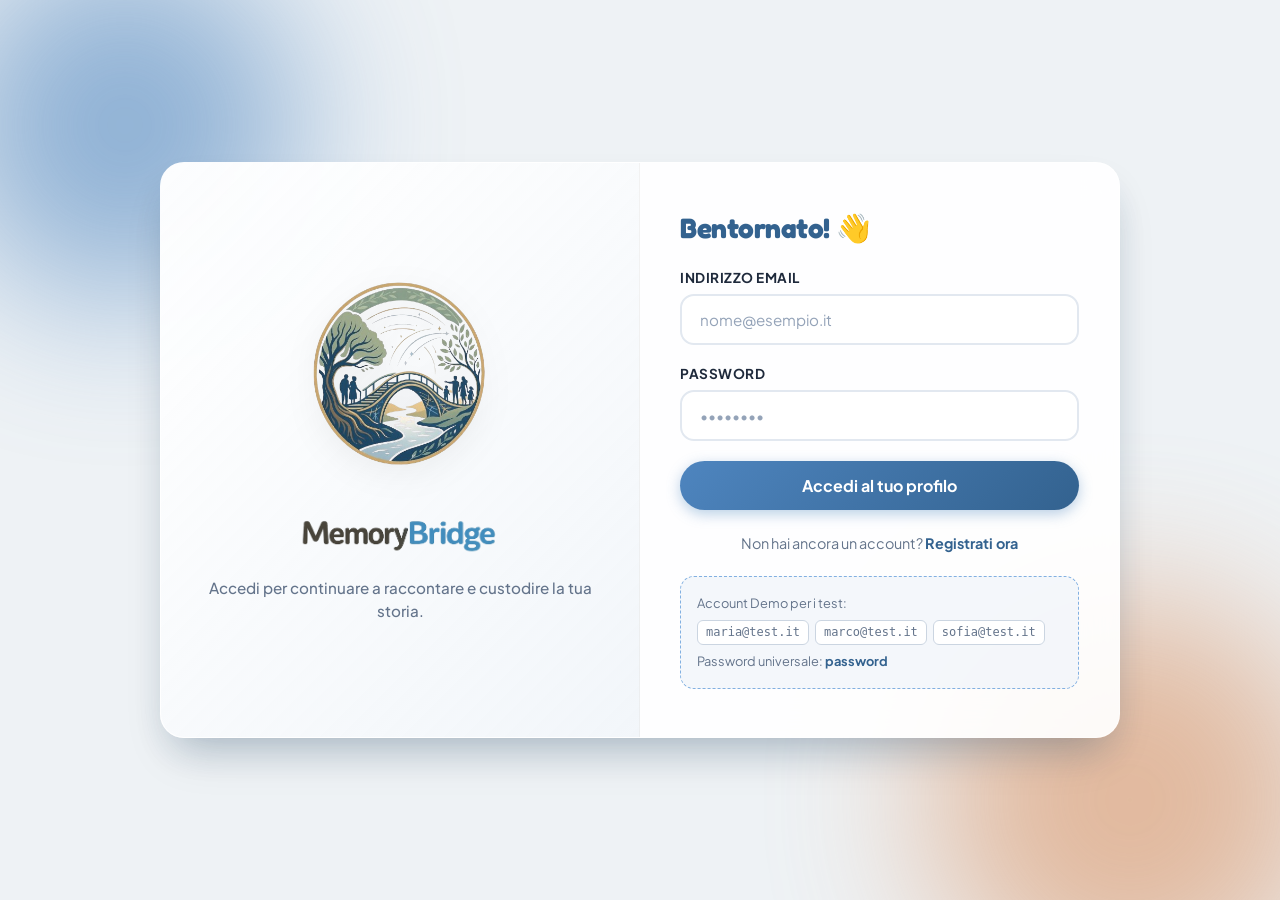
==== commit 1fcfa807: "nuove pagine login e registrazione" ====
--- a/src/main/webapp/index.html
+++ b/src/main/webapp/index.html
@@ -4,43 +4,402 @@
     <meta charset="UTF-8">
     <meta name="viewport" content="width=device-width, initial-scale=1.0">
     <title>Memory Bridge - Accedi</title>
-    <link rel="stylesheet" href="css/style.css">
+
+    <!-- Font moderni da Google Fonts -->
+    <link rel="preconnect" href="https://fonts.googleapis.com">
+    <link rel="preconnect" href="https://fonts.gstatic.com" crossorigin>
+    <link href="https://fonts.googleapis.com/css2?family=Fredoka:wght@500;600;700&family=Plus+Jakarta+Sans:wght@400;500;600;700&display=swap" rel="stylesheet">
+
+    <style>
+        :root {
+            --primary: #4E85BF;
+            --primary-dark: #33628F;
+            --primary-light: #82B0E1;
+            --accent: #D99364;
+            --bg-gradient: linear-gradient(135deg, #0f2027 0%, #203a43 50%, #2c5364 100%);
+            --card-bg: rgba(255, 255, 255, 0.92);
+            --card-border: rgba(255, 255, 255, 0.4);
+            --text-main: #1E293B;
+            --text-muted: #64748B;
+            --danger: #E11D48;
+            --danger-bg: #FFE4E6;
+            --radius-lg: 24px;
+            --radius-md: 14px;
+            --radius-pill: 999px;
+            --shadow-glow: 0 20px 40px -15px rgba(51, 98, 143, 0.3);
+        }
+
+        * {
+            box-sizing: border-box;
+            margin: 0;
+            padding: 0;
+        }
+
+        body {
+            font-family: 'Plus Jakarta Sans', sans-serif;
+            background: #eef2f5;
+            color: var(--text-main);
+            min-height: 100vh;
+            display: flex;
+            align-items: center;
+            justify-content: center;
+            position: relative;
+            overflow-x: hidden;
+            padding: 20px;
+        }
+
+        /* SFONDO ANIMATO DECORATIVO */
+        .bg-shapes {
+            position: absolute;
+            width: 100%;
+            height: 100%;
+            overflow: hidden;
+            z-index: 0;
+            top: 0;
+            left: 0;
+        }
+
+        .shape {
+            position: absolute;
+            border-radius: 50%;
+            filter: blur(80px);
+            opacity: 0.6;
+            animation: float 10s infinite alternate ease-in-out;
+        }
+
+        .shape-1 {
+            width: 350px;
+            height: 350px;
+            background: #4E85BF;
+            top: -50px;
+            left: -50px;
+        }
+
+        .shape-2 {
+            width: 400px;
+            height: 400px;
+            background: #D99364;
+            bottom: -100px;
+            right: -50px;
+            animation-delay: -5s;
+        }
+
+        @keyframes float {
+            0% { transform: translate(0, 0) scale(1); }
+            100% { transform: translate(30px, 40px) scale(1.08); }
+        }
+
+        /* CONTENITORE PRINCIPALE FORM E LOGO */
+        .auth-page {
+            position: relative;
+            z-index: 1;
+            width: 100%;
+            max-width: 960px;
+            display: flex;
+            justify-content: center;
+        }
+
+        .auth-card {
+            background: var(--card-bg);
+            backdrop-filter: blur(16px);
+            -webkit-backdrop-filter: blur(16px);
+            border: 1px solid var(--card-border);
+            border-radius: var(--radius-lg);
+            box-shadow: 0 25px 50px -12px rgba(0, 0, 0, 0.12), var(--shadow-glow);
+            width: 100%;
+            display: grid;
+            grid-template-columns: 1fr 1fr;
+            overflow: hidden;
+            transition: all 0.3s ease;
+        }
+
+        /* COLONNA SINISTRA (BRANDING & LOGO) */
+        .brand-section {
+            background: linear-gradient(135deg, rgba(255,255,255,0.6) 0%, rgba(239, 244, 249, 0.8) 100%);
+            padding: 48px 32px;
+            display: flex;
+            flex-direction: column;
+            align-items: center;
+            justify-content: center;
+            text-align: center;
+            border-right: 1px solid rgba(0, 0, 0, 0.05);
+        }
+
+        .logo-wrapper {
+            position: relative;
+            margin-bottom: 20px;
+            transition: transform 0.3s ease;
+        }
+
+        .logo-wrapper:hover {
+            transform: scale(1.03);
+        }
+
+        .site-logo {
+            max-width: 180px;
+            height: auto;
+            object-fit: contain;
+            filter: drop-shadow(0 8px 16px rgba(0,0,0,0.06));
+        }
+
+        .site-title-img {
+            max-width: 200px;
+            height: auto;
+            margin-top: 10px;
+            object-fit: contain;
+        }
+
+        .subtitle {
+            color: var(--text-muted);
+            font-size: 0.95rem;
+            line-height: 1.5;
+            margin-top: 16px;
+            font-weight: 500;
+        }
+
+        /* COLONNA DESTRA (FORM ACCESSO) */
+        .form-section {
+            padding: 48px 40px;
+            display: flex;
+            flex-direction: column;
+            justify-content: center;
+        }
+
+        .form-title {
+            font-family: 'Fredoka', sans-serif;
+            font-size: 1.75rem;
+            color: var(--primary-dark);
+            margin-bottom: 24px;
+            letter-spacing: -0.5px;
+        }
+
+        .form-group {
+            margin-bottom: 20px;
+            position: relative;
+        }
+
+        .form-group label {
+            display: block;
+            font-size: 0.85rem;
+            font-weight: 700;
+            margin-bottom: 8px;
+            color: var(--text-main);
+            text-transform: uppercase;
+            letter-spacing: 0.5px;
+        }
+
+        .form-group input {
+            width: 100%;
+            padding: 14px 18px;
+            font-size: 0.95rem;
+            font-family: inherit;
+            border: 2px solid #E2E8F0;
+            border-radius: var(--radius-md);
+            background: #FFFFFF;
+            color: var(--text-main);
+            transition: all 0.25s ease;
+        }
+
+        .form-group input:focus {
+            outline: none;
+            border-color: var(--primary);
+            box-shadow: 0 0 0 4px rgba(78, 133, 191, 0.15);
+            background: #FFFFFF;
+        }
+
+        .form-group input::placeholder {
+            color: #94A3B8;
+        }
+
+        /* MESSAGGI DI ERRORE */
+        .error-message {
+            background-color: var(--danger-bg);
+            color: var(--danger);
+            padding: 12px 16px;
+            border-radius: var(--radius-md);
+            font-size: 0.875rem;
+            font-weight: 600;
+            margin-bottom: 20px;
+            border: 1px solid rgba(225, 29, 72, 0.2);
+        }
+
+        .hidden {
+            display: none !important;
+        }
+
+        /* BOTTONI */
+        .btn {
+            width: 100%;
+            padding: 14px 24px;
+            border: none;
+            border-radius: var(--radius-pill);
+            font-family: inherit;
+            font-size: 1rem;
+            font-weight: 700;
+            cursor: pointer;
+            transition: all 0.3s cubic-bezier(0.16, 1, 0.3, 1);
+            display: inline-flex;
+            align-items: center;
+            justify-content: center;
+        }
+
+        .btn-primary {
+            background: linear-gradient(135deg, var(--primary) 0%, var(--primary-dark) 100%);
+            color: #FFFFFF;
+            box-shadow: 0 4px 14px rgba(78, 133, 191, 0.4);
+        }
+
+        .btn-primary:hover {
+            transform: translateY(-2px);
+            box-shadow: 0 6px 20px rgba(78, 133, 191, 0.5);
+            background: linear-gradient(135deg, var(--primary-light) 0%, var(--primary-dark) 100%);
+        }
+
+        .btn-primary:active {
+            transform: translateY(0);
+        }
+
+        /* FOOTER E ACCOUNT DEMO */
+        .auth-footer {
+            text-align: center;
+            margin-top: 24px;
+            font-size: 0.9rem;
+            color: var(--text-muted);
+        }
+
+        .auth-footer a {
+            color: var(--primary-dark);
+            font-weight: 700;
+            text-decoration: none;
+            transition: color 0.2s;
+        }
+
+        .auth-footer a:hover {
+            color: var(--primary);
+            text-decoration: underline;
+        }
+
+        .demo-box {
+            margin-top: 24px;
+            padding: 16px;
+            background: rgba(239, 244, 249, 0.7);
+            border: 1px dashed var(--primary-light);
+            border-radius: var(--radius-md);
+            font-size: 0.8rem;
+            color: var(--text-muted);
+            line-height: 1.6;
+        }
+
+        .demo-box strong {
+            color: var(--primary-dark);
+        }
+
+        .demo-emails {
+            display: flex;
+            flex-wrap: wrap;
+            gap: 6px;
+            margin-top: 6px;
+            margin-bottom: 6px;
+        }
+
+        .demo-chip {
+            background: #FFFFFF;
+            padding: 2px 8px;
+            border-radius: 6px;
+            border: 1px solid #CBD5E1;
+            font-family: monospace;
+            font-size: 0.75rem;
+        }
+
+        /* RESPONSIVE DESIGN (MOBILE) */
+        @media (max-width: 768px) {
+            .auth-card {
+                grid-template-columns: 1fr;
+                max-width: 440px;
+            }
+
+            .brand-section {
+                padding: 32px 24px 20px 24px;
+                border-right: none;
+                border-bottom: 1px solid rgba(0,0,0,0.05);
+            }
+
+            .form-section {
+                padding: 32px 24px;
+            }
+
+            .site-logo {
+                max-width: 130px;
+            }
+
+            .site-title-img {
+                max-width: 160px;
+            }
+        }
+    </style>
 </head>
 <body>
+
+<!-- Elementi decorativi di sfondo -->
+<div class="bg-shapes">
+    <div class="shape shape-1"></div>
+    <div class="shape shape-2"></div>
+</div>
+
 <div class="auth-page">
     <div class="auth-card">
 
-        <img src="img/site/logo.png" alt="Logo del sito" width="250" height="250" style="display: block; margin: 0 auto;">
-        <img src="img/site/title.png" alt="Nome del sito" width="250" height="90" style="display: block; margin: 0 auto;">
-
-        <p class="subtitle">Accedi per continuare a raccontare la tua storia</p>
-
-        <form id="login-form">
-            <div class="form-group">
-                <label for="email">Email</label>
-                <input type="email" id="email" required autocomplete="email" placeholder="Inserisci qui la tua email">
+        <!-- Colonna Sinistra: Brand & Identità -->
+        <div class="brand-section">
+            <div class="logo-wrapper">
+                <img src="img/site/logo.png" alt="Logo Memory Bridge" class="site-logo">
             </div>
-            <div class="form-group">
-                <label for="password">Password</label>
-                <input type="password" id="password" required autocomplete="current-password" placeholder="Inserisci qui la tua password">
+            <img src="img/site/title.png" alt="Memory Bridge" class="site-title-img">
+            <p class="subtitle">Accedi per continuare a raccontare e custodire la tua storia.</p>
+        </div>
+
+        <!-- Colonna Destra: Modulo Login -->
+        <div class="form-section">
+            <h1 class="form-title">Bentornato! 👋</h1>
+
+            <form id="login-form">
+                <div class="form-group">
+                    <label for="email">Indirizzo Email</label>
+                    <input type="email" id="email" required autocomplete="email" placeholder="nome@esempio.it">
+                </div>
+
+                <div class="form-group">
+                    <label for="password">Password</label>
+                    <input type="password" id="password" required autocomplete="current-password" placeholder="••••••••">
+                </div>
+
+                <div id="error" class="error-message hidden"></div>
+
+                <button type="submit" class="btn btn-primary">Accedi al tuo profilo</button>
+            </form>
+
+            <div class="auth-footer">
+                Non hai ancora un account? <a href="register.html">Registrati ora</a>
             </div>
-            <div id="error" class="error-message hidden"></div>
-            <button type="submit" class="btn btn-primary btn-block">Accedi</button>
-        </form>
-
-        <div class="auth-footer">
-            Non hai un account? <a href="register.html">Registrati</a>
+
+            <!-- Box Demo migliorato -->
+            <div class="demo-box">
+                <span>Account Demo per i test:</span>
+                <div class="demo-emails">
+                    <span class="demo-chip">maria@test.it</span>
+                    <span class="demo-chip">marco@test.it</span>
+                    <span class="demo-chip">sofia@test.it</span>
+                </div>
+                <span>Password universale: <strong>password</strong></span>
+            </div>
         </div>
-        <div class="auth-footer mt-2" style="font-size:12px">
-            Demo: <strong>maria@test.it</strong> / <strong>marco@test.it</strong> / <strong>sofia@test.it</strong><br>
-            Password: <strong>password</strong>
-        </div>
+
     </div>
 </div>
 
+<!-- Script JavaScript invariato nel funzionamento -->
 <script src="js/api.js"></script>
 <script>
-
     document.getElementById('login-form').addEventListener('submit', async (e) => {
         e.preventDefault();
         const email = document.getElementById('email').value.trim();
@@ -52,10 +411,10 @@
             await api.post('/api/login', { email, password });
             window.location.href = 'home.html';
         } catch (err) {
-            errEl.textContent = err.message || 'Errore di login';
+            errEl.textContent = err.message || 'Errore di login. Verifica le credenziali.';
             errEl.classList.remove('hidden');
         }
     });
 </script>
 </body>
-</html>
+</html>
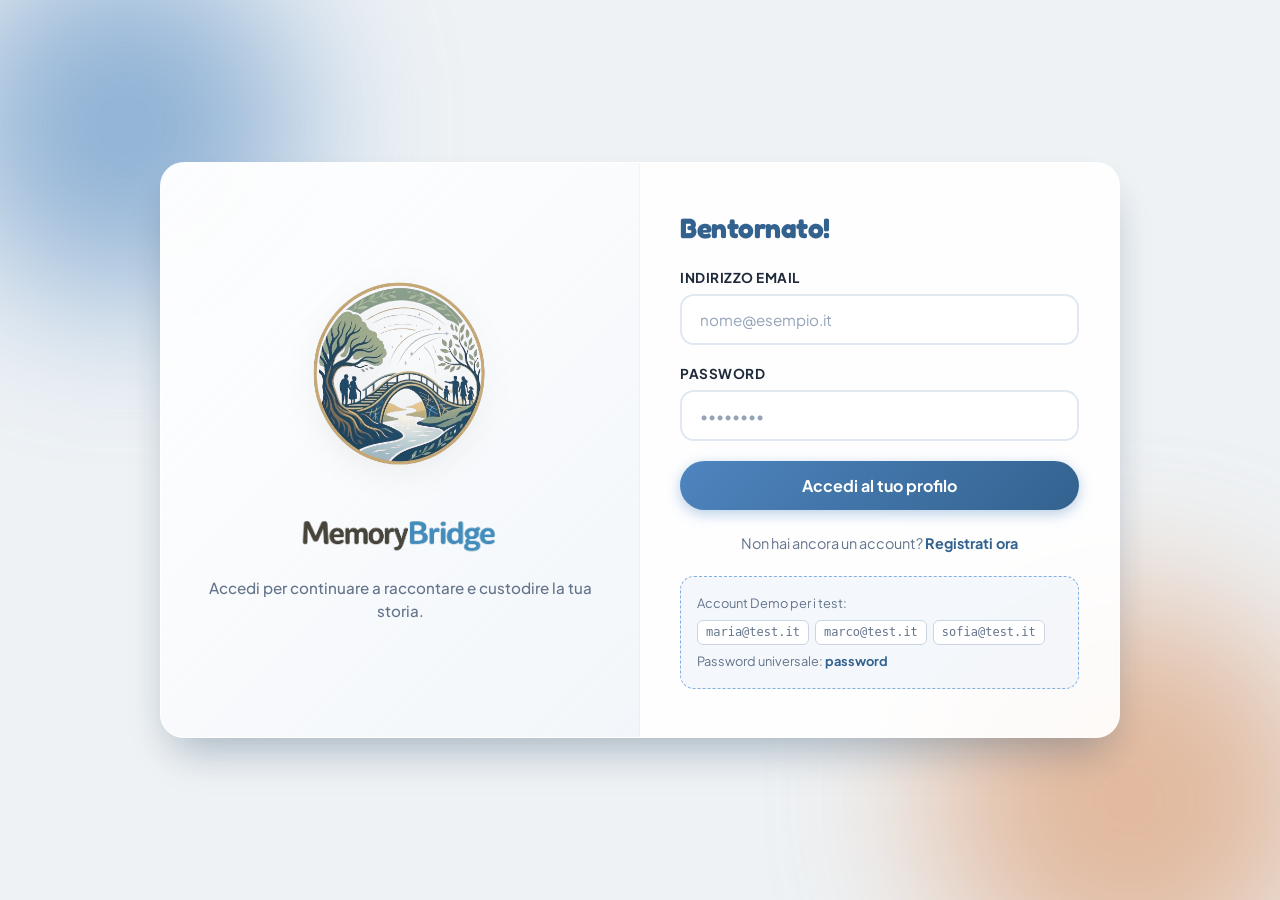
==== commit 1e1b471c: "aggiornamento stile" ====
--- a/src/main/webapp/index.html
+++ b/src/main/webapp/index.html
@@ -48,7 +48,6 @@
             padding: 20px;
         }
 
-        /* SFONDO ANIMATO DECORATIVO */
         .bg-shapes {
             position: absolute;
             width: 100%;
@@ -89,7 +88,6 @@
             100% { transform: translate(30px, 40px) scale(1.08); }
         }
 
-        /* CONTENITORE PRINCIPALE FORM E LOGO */
         .auth-page {
             position: relative;
             z-index: 1;
@@ -113,7 +111,6 @@
             transition: all 0.3s ease;
         }
 
-        /* COLONNA SINISTRA (BRANDING & LOGO) */
         .brand-section {
             background: linear-gradient(135deg, rgba(255,255,255,0.6) 0%, rgba(239, 244, 249, 0.8) 100%);
             padding: 48px 32px;
@@ -157,7 +154,6 @@
             font-weight: 500;
         }
 
-        /* COLONNA DESTRA (FORM ACCESSO) */
         .form-section {
             padding: 48px 40px;
             display: flex;
@@ -360,7 +356,7 @@
 
         <!-- Colonna Destra: Modulo Login -->
         <div class="form-section">
-            <h1 class="form-title">Bentornato! 👋</h1>
+            <h1 class="form-title">Bentornato!</h1>
 
             <form id="login-form">
                 <div class="form-group">
